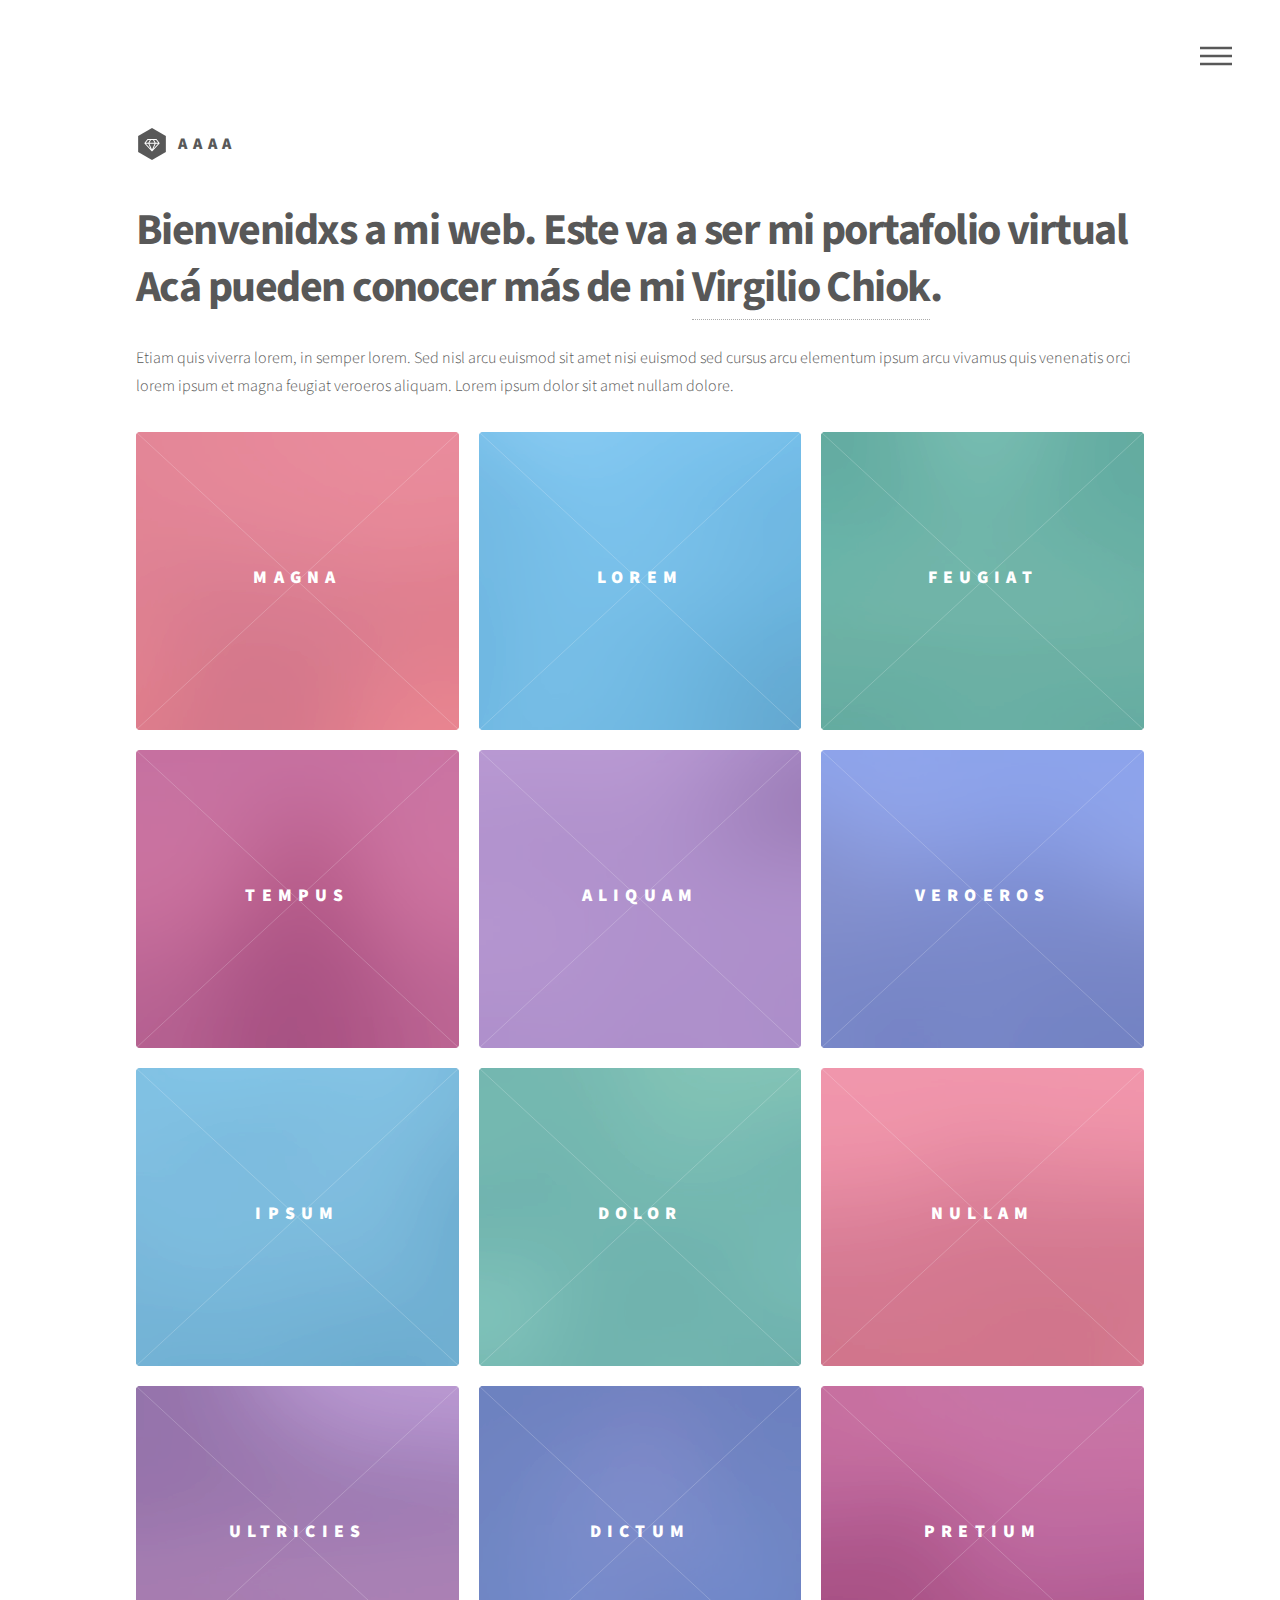
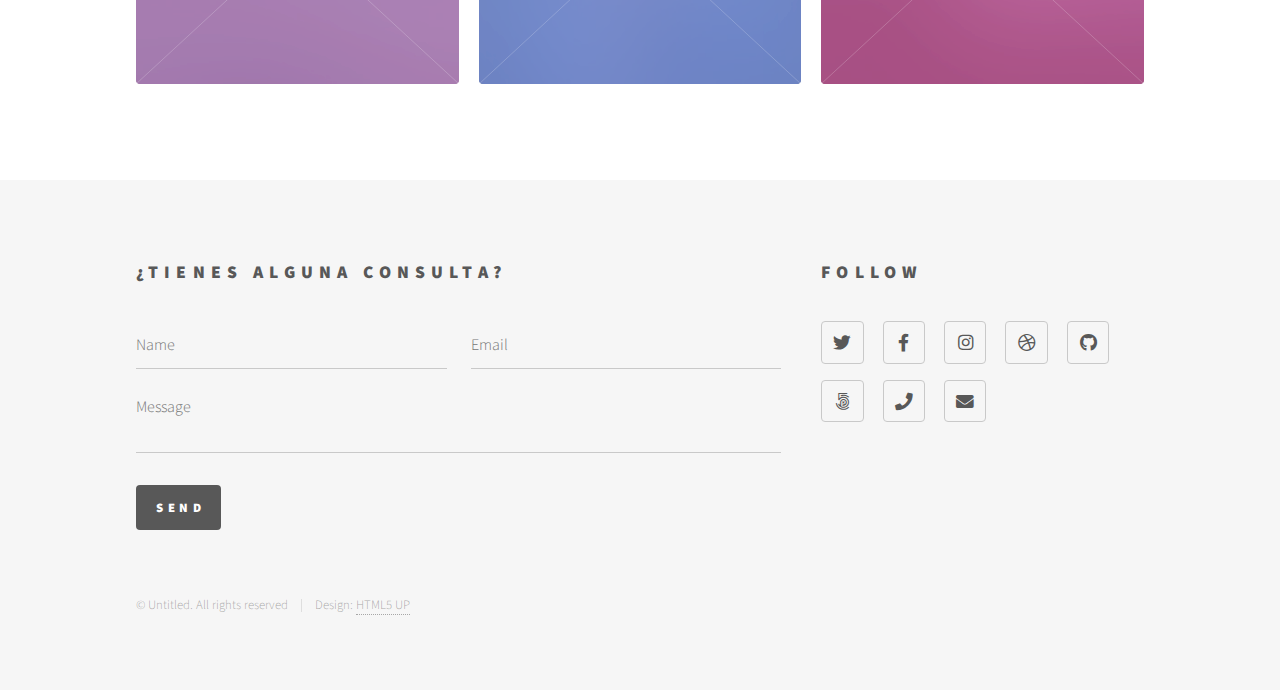
==== index.html @ 09fd6f0d "aaaa" ====
<!DOCTYPE HTML>
<!--
	Phantom by HTML5 UP
	html5up.net | @ajlkn
	Free for personal and commercial use under the CCA 3.0 license (html5up.net/license)
-->
<html>
	<head>
		<title>Phantom by HTML5 UP</title>
		<meta charset="utf-8" />
		<meta name="viewport" content="width=device-width, initial-scale=1, user-scalable=no" />
		<link rel="stylesheet" href="assets/css/main.css" />
		<noscript><link rel="stylesheet" href="assets/css/noscript.css" /></noscript>
	</head>
	<body class="is-preload">
		<!-- Wrapper -->
			<div id="wrapper">

				<!-- Header -->
					<header id="header">
						<div class="inner">

							<!-- Logo -->
								<a href="index.html" class="logo">
									<span class="symbol"><img src="images/logo.svg" alt="" /></span><span class="title">aaaa</span>
								</a>

							<!-- Nav -->
								<nav>
									<ul>
										<li><a href="#menu">Menu</a></li>
									</ul>
								</nav>

						</div>
					</header>

				<!-- Menu -->
					<nav id="menu">
						<h2>Menu</h2>
						<ul>
							<li><a href="index.html">Home</a></li>
							<li><a href="sobremi.html">Sobre mi</a></li>
							<li><a href="Bitácora.html">Bitácora</a></li>
							<li><a href="Proyectos.html">Proyectos</a></li>
							<li><a href="Contacto.html">Contacto</a></li>
							<li><a href="elements.html">recursos para crear la web</a></li>
						</ul>
					</nav>

				<!-- Main -->
					<div id="main">
						<div class="inner">
							<header>
								<h1>Bienvenidxs a mi web. Este va a ser mi portafolio virtual<br />
								Acá pueden conocer más de mi  <a href="sobremi.html">Virgilio Chiok</a>.</h1>
								<p>Etiam quis viverra lorem, in semper lorem. Sed nisl arcu euismod sit amet nisi euismod sed cursus arcu elementum ipsum arcu vivamus quis venenatis orci lorem ipsum et magna feugiat veroeros aliquam. Lorem ipsum dolor sit amet nullam dolore.</p>
							</header>
							<section class="tiles">
								<article class="style1">
									<span class="image">
										<img src="images/pic01.jpg" alt="" />
									</span>
									<a href="generic.html">
										<h2>Magna</h2>
										<div class="content">
											<p>Sed nisl arcu euismod sit amet nisi lorem etiam dolor veroeros et feugiat.</p>
										</div>
									</a>
								</article>
								<article class="style2">
									<span class="image">
										<img src="images/pic02.jpg" alt="" />
									</span>
									<a href="generic.html">
										<h2>Lorem</h2>
										<div class="content">
											<p>Sed nisl arcu euismod sit amet nisi lorem etiam dolor veroeros et feugiat.</p>
										</div>
									</a>
								</article>
								<article class="style3">
									<span class="image">
										<img src="images/pic03.jpg" alt="" />
									</span>
									<a href="generic.html">
										<h2>Feugiat</h2>
										<div class="content">
											<p>Sed nisl arcu euismod sit amet nisi lorem etiam dolor veroeros et feugiat.</p>
										</div>
									</a>
								</article>
								<article class="style4">
									<span class="image">
										<img src="images/pic04.jpg" alt="" />
									</span>
									<a href="generic.html">
										<h2>Tempus</h2>
										<div class="content">
											<p>Sed nisl arcu euismod sit amet nisi lorem etiam dolor veroeros et feugiat.</p>
										</div>
									</a>
								</article>
								<article class="style5">
									<span class="image">
										<img src="images/pic05.jpg" alt="" />
									</span>
									<a href="generic.html">
										<h2>Aliquam</h2>
										<div class="content">
											<p>Sed nisl arcu euismod sit amet nisi lorem etiam dolor veroeros et feugiat.</p>
										</div>
									</a>
								</article>
								<article class="style6">
									<span class="image">
										<img src="images/pic06.jpg" alt="" />
									</span>
									<a href="generic.html">
										<h2>Veroeros</h2>
										<div class="content">
											<p>Sed nisl arcu euismod sit amet nisi lorem etiam dolor veroeros et feugiat.</p>
										</div>
									</a>
								</article>
								<article class="style2">
									<span class="image">
										<img src="images/pic07.jpg" alt="" />
									</span>
									<a href="generic.html">
										<h2>Ipsum</h2>
										<div class="content">
											<p>Sed nisl arcu euismod sit amet nisi lorem etiam dolor veroeros et feugiat.</p>
										</div>
									</a>
								</article>
								<article class="style3">
									<span class="image">
										<img src="images/pic08.jpg" alt="" />
									</span>
									<a href="generic.html">
										<h2>Dolor</h2>
										<div class="content">
											<p>Sed nisl arcu euismod sit amet nisi lorem etiam dolor veroeros et feugiat.</p>
										</div>
									</a>
								</article>
								<article class="style1">
									<span class="image">
										<img src="images/pic09.jpg" alt="" />
									</span>
									<a href="generic.html">
										<h2>Nullam</h2>
										<div class="content">
											<p>Sed nisl arcu euismod sit amet nisi lorem etiam dolor veroeros et feugiat.</p>
										</div>
									</a>
								</article>
								<article class="style5">
									<span class="image">
										<img src="images/pic10.jpg" alt="" />
									</span>
									<a href="generic.html">
										<h2>Ultricies</h2>
										<div class="content">
											<p>Sed nisl arcu euismod sit amet nisi lorem etiam dolor veroeros et feugiat.</p>
										</div>
									</a>
								</article>
								<article class="style6">
									<span class="image">
										<img src="images/pic11.jpg" alt="" />
									</span>
									<a href="generic.html">
										<h2>Dictum</h2>
										<div class="content">
											<p>Sed nisl arcu euismod sit amet nisi lorem etiam dolor veroeros et feugiat.</p>
										</div>
									</a>
								</article>
								<article class="style4">
									<span class="image">
										<img src="images/pic12.jpg" alt="" />
									</span>
									<a href="generic.html">
										<h2>Pretium</h2>
										<div class="content">
											<p>Sed nisl arcu euismod sit amet nisi lorem etiam dolor veroeros et feugiat.</p>
										</div>
									</a>
								</article>
							</section>
						</div>
					</div>

				<!-- Footer -->
					<footer id="footer">
						<div class="inner">
							<section>
								<h2>¿Tienes alguna consulta?</h2>
								<form method="post" action="#">
									<div class="fields">
										<div class="field half">
											<input type="text" name="name" id="name" placeholder="Name" />
										</div>
										<div class="field half">
											<input type="email" name="email" id="email" placeholder="Email" />
										</div>
										<div class="field">
											<textarea name="message" id="message" placeholder="Message"></textarea>
										</div>
									</div>
									<ul class="actions">
										<li><input type="submit" value="Send" class="primary" /></li>
									</ul>
								</form>
							</section>
							<section>
								<h2>Follow</h2>
								<ul class="icons">
									<li><a href="#" class="icon brands style2 fa-twitter"><span class="label">Twitter</span></a></li>
									<li><a href="#" class="icon brands style2 fa-facebook-f"><span class="label">Facebook</span></a></li>
									<li><a href="#" class="icon brands style2 fa-instagram"><span class="label">Instagram</span></a></li>
									<li><a href="#" class="icon brands style2 fa-dribbble"><span class="label">Dribbble</span></a></li>
									<li><a href="#" class="icon brands style2 fa-github"><span class="label">GitHub</span></a></li>
									<li><a href="#" class="icon brands style2 fa-500px"><span class="label">500px</span></a></li>
									<li><a href="#" class="icon solid style2 fa-phone"><span class="label">Phone</span></a></li>
									<li><a href="#" class="icon solid style2 fa-envelope"><span class="label">Email</span></a></li>
								</ul>
							</section>
							<ul class="copyright">
								<li>&copy; Untitled. All rights reserved</li><li>Design: <a href="http://html5up.net">HTML5 UP</a></li>
							</ul>
						</div>
					</footer>

			</div>

		<!-- Scripts -->
			<script src="assets/js/jquery.min.js"></script>
			<script src="assets/js/browser.min.js"></script>
			<script src="assets/js/breakpoints.min.js"></script>
			<script src="assets/js/util.js"></script>
			<script src="assets/js/main.js"></script>

	</body>
</html>
---- assets/css/main.css ----
@import url(fontawesome-all.min.css);
@import url("https://fonts.googleapis.com/css?family=Source+Sans+Pro:300,700,900");

/*
	Phantom by HTML5 UP
	html5up.net | @ajlkn
	Free for personal and commercial use under the CCA 3.0 license (html5up.net/license)
*/

html, body, div, span, applet, object,
iframe, h1, h2, h3, h4, h5, h6, p, blockquote,
pre, a, abbr, acronym, address, big, cite,
code, del, dfn, em, img, ins, kbd, q, s, samp,
small, strike, strong, sub, sup, tt, var, b,
u, i, center, dl, dt, dd, ol, ul, li, fieldset,
form, label, legend, table, caption, tbody,
tfoot, thead, tr, th, td, article, aside,
canvas, details, embed, figure, figcaption,
footer, header, hgroup, menu, nav, output, ruby,
section, summary, time, mark, audio, video {
	margin: 0;
	padding: 0;
	border: 0;
	font-size: 100%;
	font: inherit;
	vertical-align: baseline;}

article, aside, details, figcaption, figure,
footer, header, hgroup, menu, nav, section {
	display: block;}

body {
	line-height: 1;
}

ol, ul {
	list-style: none;
}

blockquote, q {
	quotes: none;
}

	blockquote:before, blockquote:after, q:before, q:after {
		content: '';
		content: none;
	}

table {
	border-collapse: collapse;
	border-spacing: 0;
}

body {
	-webkit-text-size-adjust: none;
}

mark {
	background-color: transparent;
	color: inherit;
}

input::-moz-focus-inner {
	border: 0;
	padding: 0;
}

input, select, textarea {
	-moz-appearance: none;
	-webkit-appearance: none;
	-ms-appearance: none;
	appearance: none;
}

/* Basic */

	@-ms-viewport {
		width: device-width;
	}

	body {
		-ms-overflow-style: scrollbar;
	}

	@media screen and (max-width: 480px) {

		html, body {
			min-width: 320px;
		}

	}

	html {
		box-sizing: border-box;
	}

	*, *:before, *:after {
		box-sizing: inherit;
	}

	body {
		background: #ffffff;
	}

		body.is-preload *, body.is-preload *:before, body.is-preload *:after {
			-moz-animation: none !important;
			-webkit-animation: none !important;
			-ms-animation: none !important;
			animation: none !important;
			-moz-transition: none !important;
			-webkit-transition: none !important;
			-ms-transition: none !important;
			transition: none !important;
		}

/* Type */

	body, input, select, textarea {
		color: #585858;
		font-family: "Source Sans Pro", Helvetica, sans-serif;
		font-size: 16pt;
		font-weight: 300;
		line-height: 1.75;
	}

		@media screen and (max-width: 1680px) {

			body, input, select, textarea {
				font-size: 14pt;
			}

		}

		@media screen and (max-width: 1280px) {

			body, input, select, textarea {
				font-size: 12pt;
			}

		}

	a {
		-moz-transition: border-bottom-color 0.2s ease, color 0.2s ease;
		-webkit-transition: border-bottom-color 0.2s ease, color 0.2s ease;
		-ms-transition: border-bottom-color 0.2s ease, color 0.2s ease;
		transition: border-bottom-color 0.2s ease, color 0.2s ease;
		text-decoration: none;
		color: #585858;
		border-bottom: dotted 1px rgba(88, 88, 88, 0.5);
	}

		a:hover {
			border-bottom-color: transparent;
			color: #f2849e !important;
		}

	strong, b {
		font-weight: 900;
	}

	em, i {
		font-style: italic;
	}

	p {
		margin: 0 0 2em 0;
	}

	h1 {
		font-size: 2.75em;
		font-weight: 700;
		line-height: 1.3;
		margin: 0 0 1em 0;
		letter-spacing: -0.035em;
	}

		h1 a {
			color: inherit;
		}

		@media screen and (max-width: 736px) {

			h1 {
				font-size: 2em;
				margin: 0 0 1em 0;
			}

		}

		@media screen and (max-width: 360px) {

			h1 {
				font-size: 1.75em;
			}

		}

	h2, h3, h4, h5, h6 {
		font-weight: 900;
		line-height: 1.5;
		margin: 0 0 2em 0;
		text-transform: uppercase;
		letter-spacing: 0.35em;
	}

		h2 a, h3 a, h4 a, h5 a, h6 a {
			color: inherit;
		}

	h2 {
		font-size: 1.1em;
	}

	h3 {
		font-size: 1em;
	}

	h4 {
		font-size: 0.8em;
	}

	h5 {
		font-size: 0.8em;
	}

	h6 {
		font-size: 0.8em;
	}

	@media screen and (max-width: 980px) {

		h1 br, h2 br, h3 br, h4 br, h5 br, h6 br {
			display: none;
		}

	}

	@media screen and (max-width: 736px) {

		h2 {
			font-size: 1em;
		}

		h3 {
			font-size: 0.8em;
		}

	}

	sub {
		font-size: 0.8em;
		position: relative;
		top: 0.5em;
	}

	sup {
		font-size: 0.8em;
		position: relative;
		top: -0.5em;
	}

	blockquote {
		border-left: solid 4px #c9c9c9;
		font-style: italic;
		margin: 0 0 2em 0;
		padding: 0.5em 0 0.5em 2em;
	}

	code {
		background: rgba(144, 144, 144, 0.075);
		border-radius: 4px;
		border: solid 1px #c9c9c9;
		font-family: "Courier New", monospace;
		font-size: 0.9em;
		margin: 0 0.25em;
		padding: 0.25em 0.65em;
	}

	pre {
		-webkit-overflow-scrolling: touch;
		font-family: "Courier New", monospace;
		font-size: 0.9em;
		margin: 0 0 2em 0;
	}

		pre code {
			display: block;
			line-height: 1.75;
			padding: 1em 1.5em;
			overflow-x: auto;
		}

	hr {
		border: 0;
		border-bottom: solid 1px #c9c9c9;
		margin: 2em 0;
	}

		hr.major {
			margin: 3em 0;
		}

	.align-left {
		text-align: left;
	}

	.align-center {
		text-align: center;
	}

	.align-right {
		text-align: right;
	}

/* Row */

	.row {
		display: flex;
		flex-wrap: wrap;
		box-sizing: border-box;
		align-items: stretch;
	}

		.row > * {
			box-sizing: border-box;
		}

		.row.gtr-uniform > * > :last-child {
			margin-bottom: 0;
		}

		.row.aln-left {
			justify-content: flex-start;
		}

		.row.aln-center {
			justify-content: center;
		}

		.row.aln-right {
			justify-content: flex-end;
		}

		.row.aln-top {
			align-items: flex-start;
		}

		.row.aln-middle {
			align-items: center;
		}

		.row.aln-bottom {
			align-items: flex-end;
		}

		.row > .imp {
			order: -1;
		}

		.row > .col-1 {
			width: 8.33333%;
		}

		.row > .off-1 {
			margin-left: 8.33333%;
		}

		.row > .col-2 {
			width: 16.66667%;
		}

		.row > .off-2 {
			margin-left: 16.66667%;
		}

		.row > .col-3 {
			width: 25%;
		}

		.row > .off-3 {
			margin-left: 25%;
		}

		.row > .col-4 {
			width: 33.33333%;
		}

		.row > .off-4 {
			margin-left: 33.33333%;
		}

		.row > .col-5 {
			width: 41.66667%;
		}

		.row > .off-5 {
			margin-left: 41.66667%;
		}

		.row > .col-6 {
			width: 50%;
		}

		.row > .off-6 {
			margin-left: 50%;
		}

		.row > .col-7 {
			width: 58.33333%;
		}

		.row > .off-7 {
			margin-left: 58.33333%;
		}

		.row > .col-8 {
			width: 66.66667%;
		}

		.row > .off-8 {
			margin-left: 66.66667%;
		}

		.row > .col-9 {
			width: 75%;
		}

		.row > .off-9 {
			margin-left: 75%;
		}

		.row > .col-10 {
			width: 83.33333%;
		}

		.row > .off-10 {
			margin-left: 83.33333%;
		}

		.row > .col-11 {
			width: 91.66667%;
		}

		.row > .off-11 {
			margin-left: 91.66667%;
		}

		.row > .col-12 {
			width: 100%;
		}

		.row > .off-12 {
			margin-left: 100%;
		}

		.row.gtr-0 {
			margin-top: 0;
			margin-left: 0em;
		}

			.row.gtr-0 > * {
				padding: 0 0 0 0em;
			}

			.row.gtr-0.gtr-uniform {
				margin-top: 0em;
			}

				.row.gtr-0.gtr-uniform > * {
					padding-top: 0em;
				}

		.row.gtr-25 {
			margin-top: 0;
			margin-left: -0.5em;
		}

			.row.gtr-25 > * {
				padding: 0 0 0 0.5em;
			}

			.row.gtr-25.gtr-uniform {
				margin-top: -0.5em;
			}

				.row.gtr-25.gtr-uniform > * {
					padding-top: 0.5em;
				}

		.row.gtr-50 {
			margin-top: 0;
			margin-left: -1em;
		}

			.row.gtr-50 > * {
				padding: 0 0 0 1em;
			}

			.row.gtr-50.gtr-uniform {
				margin-top: -1em;
			}

				.row.gtr-50.gtr-uniform > * {
					padding-top: 1em;
				}

		.row {
			margin-top: 0;
			margin-left: -2em;
		}

			.row > * {
				padding: 0 0 0 2em;
			}

			.row.gtr-uniform {
				margin-top: -2em;
			}

				.row.gtr-uniform > * {
					padding-top: 2em;
				}

		.row.gtr-150 {
			margin-top: 0;
			margin-left: -3em;
		}

			.row.gtr-150 > * {
				padding: 0 0 0 3em;
			}

			.row.gtr-150.gtr-uniform {
				margin-top: -3em;
			}

				.row.gtr-150.gtr-uniform > * {
					padding-top: 3em;
				}

		.row.gtr-200 {
			margin-top: 0;
			margin-left: -4em;
		}

			.row.gtr-200 > * {
				padding: 0 0 0 4em;
			}

			.row.gtr-200.gtr-uniform {
				margin-top: -4em;
			}

				.row.gtr-200.gtr-uniform > * {
					padding-top: 4em;
				}

		@media screen and (max-width: 1680px) {

			.row {
				display: flex;
				flex-wrap: wrap;
				box-sizing: border-box;
				align-items: stretch;
			}

				.row > * {
					box-sizing: border-box;
				}

				.row.gtr-uniform > * > :last-child {
					margin-bottom: 0;
				}

				.row.aln-left {
					justify-content: flex-start;
				}

				.row.aln-center {
					justify-content: center;
				}

				.row.aln-right {
					justify-content: flex-end;
				}

				.row.aln-top {
					align-items: flex-start;
				}

				.row.aln-middle {
					align-items: center;
				}

				.row.aln-bottom {
					align-items: flex-end;
				}

				.row > .imp-xlarge {
					order: -1;
				}

				.row > .col-1-xlarge {
					width: 8.33333%;
				}

				.row > .off-1-xlarge {
					margin-left: 8.33333%;
				}

				.row > .col-2-xlarge {
					width: 16.66667%;
				}

				.row > .off-2-xlarge {
					margin-left: 16.66667%;
				}

				.row > .col-3-xlarge {
					width: 25%;
				}

				.row > .off-3-xlarge {
					margin-left: 25%;
				}

				.row > .col-4-xlarge {
					width: 33.33333%;
				}

				.row > .off-4-xlarge {
					margin-left: 33.33333%;
				}

				.row > .col-5-xlarge {
					width: 41.66667%;
				}

				.row > .off-5-xlarge {
					margin-left: 41.66667%;
				}

				.row > .col-6-xlarge {
					width: 50%;
				}

				.row > .off-6-xlarge {
					margin-left: 50%;
				}

				.row > .col-7-xlarge {
					width: 58.33333%;
				}

				.row > .off-7-xlarge {
					margin-left: 58.33333%;
				}

				.row > .col-8-xlarge {
					width: 66.66667%;
				}

				.row > .off-8-xlarge {
					margin-left: 66.66667%;
				}

				.row > .col-9-xlarge {
					width: 75%;
				}

				.row > .off-9-xlarge {
					margin-left: 75%;
				}

				.row > .col-10-xlarge {
					width: 83.33333%;
				}

				.row > .off-10-xlarge {
					margin-left: 83.33333%;
				}

				.row > .col-11-xlarge {
					width: 91.66667%;
				}

				.row > .off-11-xlarge {
					margin-left: 91.66667%;
				}

				.row > .col-12-xlarge {
					width: 100%;
				}

				.row > .off-12-xlarge {
					margin-left: 100%;
				}

				.row.gtr-0 {
					margin-top: 0;
					margin-left: 0em;
				}

					.row.gtr-0 > * {
						padding: 0 0 0 0em;
					}

					.row.gtr-0.gtr-uniform {
						margin-top: 0em;
					}

						.row.gtr-0.gtr-uniform > * {
							padding-top: 0em;
						}

				.row.gtr-25 {
					margin-top: 0;
					margin-left: -0.5em;
				}

					.row.gtr-25 > * {
						padding: 0 0 0 0.5em;
					}

					.row.gtr-25.gtr-uniform {
						margin-top: -0.5em;
					}

						.row.gtr-25.gtr-uniform > * {
							padding-top: 0.5em;
						}

				.row.gtr-50 {
					margin-top: 0;
					margin-left: -1em;
				}

					.row.gtr-50 > * {
						padding: 0 0 0 1em;
					}

					.row.gtr-50.gtr-uniform {
						margin-top: -1em;
					}

						.row.gtr-50.gtr-uniform > * {
							padding-top: 1em;
						}

				.row {
					margin-top: 0;
					margin-left: -2em;
				}

					.row > * {
						padding: 0 0 0 2em;
					}

					.row.gtr-uniform {
						margin-top: -2em;
					}

						.row.gtr-uniform > * {
							padding-top: 2em;
						}

				.row.gtr-150 {
					margin-top: 0;
					margin-left: -3em;
				}

					.row.gtr-150 > * {
						padding: 0 0 0 3em;
					}

					.row.gtr-150.gtr-uniform {
						margin-top: -3em;
					}

						.row.gtr-150.gtr-uniform > * {
							padding-top: 3em;
						}

				.row.gtr-200 {
					margin-top: 0;
					margin-left: -4em;
				}

					.row.gtr-200 > * {
						padding: 0 0 0 4em;
					}

					.row.gtr-200.gtr-uniform {
						margin-top: -4em;
					}

						.row.gtr-200.gtr-uniform > * {
							padding-top: 4em;
						}

		}

		@media screen and (max-width: 1280px) {

			.row {
				display: flex;
				flex-wrap: wrap;
				box-sizing: border-box;
				align-items: stretch;
			}

				.row > * {
					box-sizing: border-box;
				}

				.row.gtr-uniform > * > :last-child {
					margin-bottom: 0;
				}

				.row.aln-left {
					justify-content: flex-start;
				}

				.row.aln-center {
					justify-content: center;
				}

				.row.aln-right {
					justify-content: flex-end;
				}

				.row.aln-top {
					align-items: flex-start;
				}

				.row.aln-middle {
					align-items: center;
				}

				.row.aln-bottom {
					align-items: flex-end;
				}

				.row > .imp-large {
					order: -1;
				}

				.row > .col-1-large {
					width: 8.33333%;
				}

				.row > .off-1-large {
					margin-left: 8.33333%;
				}

				.row > .col-2-large {
					width: 16.66667%;
				}

				.row > .off-2-large {
					margin-left: 16.66667%;
				}

				.row > .col-3-large {
					width: 25%;
				}

				.row > .off-3-large {
					margin-left: 25%;
				}

				.row > .col-4-large {
					width: 33.33333%;
				}

				.row > .off-4-large {
					margin-left: 33.33333%;
				}

				.row > .col-5-large {
					width: 41.66667%;
				}

				.row > .off-5-large {
					margin-left: 41.66667%;
				}

				.row > .col-6-large {
					width: 50%;
				}

				.row > .off-6-large {
					margin-left: 50%;
				}

				.row > .col-7-large {
					width: 58.33333%;
				}

				.row > .off-7-large {
					margin-left: 58.33333%;
				}

				.row > .col-8-large {
					width: 66.66667%;
				}

				.row > .off-8-large {
					margin-left: 66.66667%;
				}

				.row > .col-9-large {
					width: 75%;
				}

				.row > .off-9-large {
					margin-left: 75%;
				}

				.row > .col-10-large {
					width: 83.33333%;
				}

				.row > .off-10-large {
					margin-left: 83.33333%;
				}

				.row > .col-11-large {
					width: 91.66667%;
				}

				.row > .off-11-large {
					margin-left: 91.66667%;
				}

				.row > .col-12-large {
					width: 100%;
				}

				.row > .off-12-large {
					margin-left: 100%;
				}

				.row.gtr-0 {
					margin-top: 0;
					margin-left: 0em;
				}

					.row.gtr-0 > * {
						padding: 0 0 0 0em;
					}

					.row.gtr-0.gtr-uniform {
						margin-top: 0em;
					}

						.row.gtr-0.gtr-uniform > * {
							padding-top: 0em;
						}

				.row.gtr-25 {
					margin-top: 0;
					margin-left: -0.5em;
				}

					.row.gtr-25 > * {
						padding: 0 0 0 0.5em;
					}

					.row.gtr-25.gtr-uniform {
						margin-top: -0.5em;
					}

						.row.gtr-25.gtr-uniform > * {
							padding-top: 0.5em;
						}

				.row.gtr-50 {
					margin-top: 0;
					margin-left: -1em;
				}

					.row.gtr-50 > * {
						padding: 0 0 0 1em;
					}

					.row.gtr-50.gtr-uniform {
						margin-top: -1em;
					}

						.row.gtr-50.gtr-uniform > * {
							padding-top: 1em;
						}

				.row {
					margin-top: 0;
					margin-left: -2em;
				}

					.row > * {
						padding: 0 0 0 2em;
					}

					.row.gtr-uniform {
						margin-top: -2em;
					}

						.row.gtr-uniform > * {
							padding-top: 2em;
						}

				.row.gtr-150 {
					margin-top: 0;
					margin-left: -3em;
				}

					.row.gtr-150 > * {
						padding: 0 0 0 3em;
					}

					.row.gtr-150.gtr-uniform {
						margin-top: -3em;
					}

						.row.gtr-150.gtr-uniform > * {
							padding-top: 3em;
						}

				.row.gtr-200 {
					margin-top: 0;
					margin-left: -4em;
				}

					.row.gtr-200 > * {
						padding: 0 0 0 4em;
					}

					.row.gtr-200.gtr-uniform {
						margin-top: -4em;
					}

						.row.gtr-200.gtr-uniform > * {
							padding-top: 4em;
						}

		}

		@media screen and (max-width: 980px) {

			.row {
				display: flex;
				flex-wrap: wrap;
				box-sizing: border-box;
				align-items: stretch;
			}

				.row > * {
					box-sizing: border-box;
				}

				.row.gtr-uniform > * > :last-child {
					margin-bottom: 0;
				}

				.row.aln-left {
					justify-content: flex-start;
				}

				.row.aln-center {
					justify-content: center;
				}

				.row.aln-right {
					justify-content: flex-end;
				}

				.row.aln-top {
					align-items: flex-start;
				}

				.row.aln-middle {
					align-items: center;
				}

				.row.aln-bottom {
					align-items: flex-end;
				}

				.row > .imp-medium {
					order: -1;
				}

				.row > .col-1-medium {
					width: 8.33333%;
				}

				.row > .off-1-medium {
					margin-left: 8.33333%;
				}

				.row > .col-2-medium {
					width: 16.66667%;
				}

				.row > .off-2-medium {
					margin-left: 16.66667%;
				}

				.row > .col-3-medium {
					width: 25%;
				}

				.row > .off-3-medium {
					margin-left: 25%;
				}

				.row > .col-4-medium {
					width: 33.33333%;
				}

				.row > .off-4-medium {
					margin-left: 33.33333%;
				}

				.row > .col-5-medium {
					width: 41.66667%;
				}

				.row > .off-5-medium {
					margin-left: 41.66667%;
				}

				.row > .col-6-medium {
					width: 50%;
				}

				.row > .off-6-medium {
					margin-left: 50%;
				}

				.row > .col-7-medium {
					width: 58.33333%;
				}

				.row > .off-7-medium {
					margin-left: 58.33333%;
				}

				.row > .col-8-medium {
					width: 66.66667%;
				}

				.row > .off-8-medium {
					margin-left: 66.66667%;
				}

				.row > .col-9-medium {
					width: 75%;
				}

				.row > .off-9-medium {
					margin-left: 75%;
				}

				.row > .col-10-medium {
					width: 83.33333%;
				}

				.row > .off-10-medium {
					margin-left: 83.33333%;
				}

				.row > .col-11-medium {
					width: 91.66667%;
				}

				.row > .off-11-medium {
					margin-left: 91.66667%;
				}

				.row > .col-12-medium {
					width: 100%;
				}

				.row > .off-12-medium {
					margin-left: 100%;
				}

				.row.gtr-0 {
					margin-top: 0;
					margin-left: 0em;
				}

					.row.gtr-0 > * {
						padding: 0 0 0 0em;
					}

					.row.gtr-0.gtr-uniform {
						margin-top: 0em;
					}

						.row.gtr-0.gtr-uniform > * {
							padding-top: 0em;
						}

				.row.gtr-25 {
					margin-top: 0;
					margin-left: -0.375em;
				}

					.row.gtr-25 > * {
						padding: 0 0 0 0.375em;
					}

					.row.gtr-25.gtr-uniform {
						margin-top: -0.375em;
					}

						.row.gtr-25.gtr-uniform > * {
							padding-top: 0.375em;
						}

				.row.gtr-50 {
					margin-top: 0;
					margin-left: -0.75em;
				}

					.row.gtr-50 > * {
						padding: 0 0 0 0.75em;
					}

					.row.gtr-50.gtr-uniform {
						margin-top: -0.75em;
					}

						.row.gtr-50.gtr-uniform > * {
							padding-top: 0.75em;
						}

				.row {
					margin-top: 0;
					margin-left: -1.5em;
				}

					.row > * {
						padding: 0 0 0 1.5em;
					}

					.row.gtr-uniform {
						margin-top: -1.5em;
					}

						.row.gtr-uniform > * {
							padding-top: 1.5em;
						}

				.row.gtr-150 {
					margin-top: 0;
					margin-left: -2.25em;
				}

					.row.gtr-150 > * {
						padding: 0 0 0 2.25em;
					}

					.row.gtr-150.gtr-uniform {
						margin-top: -2.25em;
					}

						.row.gtr-150.gtr-uniform > * {
							padding-top: 2.25em;
						}

				.row.gtr-200 {
					margin-top: 0;
					margin-left: -3em;
				}

					.row.gtr-200 > * {
						padding: 0 0 0 3em;
					}

					.row.gtr-200.gtr-uniform {
						margin-top: -3em;
					}

						.row.gtr-200.gtr-uniform > * {
							padding-top: 3em;
						}

		}

		@media screen and (max-width: 736px) {

			.row {
				display: flex;
				flex-wrap: wrap;
				box-sizing: border-box;
				align-items: stretch;
			}

				.row > * {
					box-sizing: border-box;
				}

				.row.gtr-uniform > * > :last-child {
					margin-bottom: 0;
				}

				.row.aln-left {
					justify-content: flex-start;
				}

				.row.aln-center {
					justify-content: center;
				}

				.row.aln-right {
					justify-content: flex-end;
				}

				.row.aln-top {
					align-items: flex-start;
				}

				.row.aln-middle {
					align-items: center;
				}

				.row.aln-bottom {
					align-items: flex-end;
				}

				.row > .imp-small {
					order: -1;
				}

				.row > .col-1-small {
					width: 8.33333%;
				}

				.row > .off-1-small {
					margin-left: 8.33333%;
				}

				.row > .col-2-small {
					width: 16.66667%;
				}

				.row > .off-2-small {
					margin-left: 16.66667%;
				}

				.row > .col-3-small {
					width: 25%;
				}

				.row > .off-3-small {
					margin-left: 25%;
				}

				.row > .col-4-small {
					width: 33.33333%;
				}

				.row > .off-4-small {
					margin-left: 33.33333%;
				}

				.row > .col-5-small {
					width: 41.66667%;
				}

				.row > .off-5-small {
					margin-left: 41.66667%;
				}

				.row > .col-6-small {
					width: 50%;
				}

				.row > .off-6-small {
					margin-left: 50%;
				}

				.row > .col-7-small {
					width: 58.33333%;
				}

				.row > .off-7-small {
					margin-left: 58.33333%;
				}

				.row > .col-8-small {
					width: 66.66667%;
				}

				.row > .off-8-small {
					margin-left: 66.66667%;
				}

				.row > .col-9-small {
					width: 75%;
				}

				.row > .off-9-small {
					margin-left: 75%;
				}

				.row > .col-10-small {
					width: 83.33333%;
				}

				.row > .off-10-small {
					margin-left: 83.33333%;
				}

				.row > .col-11-small {
					width: 91.66667%;
				}

				.row > .off-11-small {
					margin-left: 91.66667%;
				}

				.row > .col-12-small {
					width: 100%;
				}

				.row > .off-12-small {
					margin-left: 100%;
				}

				.row.gtr-0 {
					margin-top: 0;
					margin-left: 0em;
				}

					.row.gtr-0 > * {
						padding: 0 0 0 0em;
					}

					.row.gtr-0.gtr-uniform {
						margin-top: 0em;
					}

						.row.gtr-0.gtr-uniform > * {
							padding-top: 0em;
						}

				.row.gtr-25 {
					margin-top: 0;
					margin-left: -0.25em;
				}

					.row.gtr-25 > * {
						padding: 0 0 0 0.25em;
					}

					.row.gtr-25.gtr-uniform {
						margin-top: -0.25em;
					}

						.row.gtr-25.gtr-uniform > * {
							padding-top: 0.25em;
						}

				.row.gtr-50 {
					margin-top: 0;
					margin-left: -0.5em;
				}

					.row.gtr-50 > * {
						padding: 0 0 0 0.5em;
					}

					.row.gtr-50.gtr-uniform {
						margin-top: -0.5em;
					}

						.row.gtr-50.gtr-uniform > * {
							padding-top: 0.5em;
						}

				.row {
					margin-top: 0;
					margin-left: -1em;
				}

					.row > * {
						padding: 0 0 0 1em;
					}

					.row.gtr-uniform {
						margin-top: -1em;
					}

						.row.gtr-uniform > * {
							padding-top: 1em;
						}

				.row.gtr-150 {
					margin-top: 0;
					margin-left: -1.5em;
				}

					.row.gtr-150 > * {
						padding: 0 0 0 1.5em;
					}

					.row.gtr-150.gtr-uniform {
						margin-top: -1.5em;
					}

						.row.gtr-150.gtr-uniform > * {
							padding-top: 1.5em;
						}

				.row.gtr-200 {
					margin-top: 0;
					margin-left: -2em;
				}

					.row.gtr-200 > * {
						padding: 0 0 0 2em;
					}

					.row.gtr-200.gtr-uniform {
						margin-top: -2em;
					}

						.row.gtr-200.gtr-uniform > * {
							padding-top: 2em;
						}

		}

		@media screen and (max-width: 480px) {

			.row {
				display: flex;
				flex-wrap: wrap;
				box-sizing: border-box;
				align-items: stretch;
			}

				.row > * {
					box-sizing: border-box;
				}

				.row.gtr-uniform > * > :last-child {
					margin-bottom: 0;
				}

				.row.aln-left {
					justify-content: flex-start;
				}

				.row.aln-center {
					justify-content: center;
				}

				.row.aln-right {
					justify-content: flex-end;
				}

				.row.aln-top {
					align-items: flex-start;
				}

				.row.aln-middle {
					align-items: center;
				}

				.row.aln-bottom {
					align-items: flex-end;
				}

				.row > .imp-xsmall {
					order: -1;
				}

				.row > .col-1-xsmall {
					width: 8.33333%;
				}

				.row > .off-1-xsmall {
					margin-left: 8.33333%;
				}

				.row > .col-2-xsmall {
					width: 16.66667%;
				}

				.row > .off-2-xsmall {
					margin-left: 16.66667%;
				}

				.row > .col-3-xsmall {
					width: 25%;
				}

				.row > .off-3-xsmall {
					margin-left: 25%;
				}

				.row > .col-4-xsmall {
					width: 33.33333%;
				}

				.row > .off-4-xsmall {
					margin-left: 33.33333%;
				}

				.row > .col-5-xsmall {
					width: 41.66667%;
				}

				.row > .off-5-xsmall {
					margin-left: 41.66667%;
				}

				.row > .col-6-xsmall {
					width: 50%;
				}

				.row > .off-6-xsmall {
					margin-left: 50%;
				}

				.row > .col-7-xsmall {
					width: 58.33333%;
				}

				.row > .off-7-xsmall {
					margin-left: 58.33333%;
				}

				.row > .col-8-xsmall {
					width: 66.66667%;
				}

				.row > .off-8-xsmall {
					margin-left: 66.66667%;
				}

				.row > .col-9-xsmall {
					width: 75%;
				}

				.row > .off-9-xsmall {
					margin-left: 75%;
				}

				.row > .col-10-xsmall {
					width: 83.33333%;
				}

				.row > .off-10-xsmall {
					margin-left: 83.33333%;
				}

				.row > .col-11-xsmall {
					width: 91.66667%;
				}

				.row > .off-11-xsmall {
					margin-left: 91.66667%;
				}

				.row > .col-12-xsmall {
					width: 100%;
				}

				.row > .off-12-xsmall {
					margin-left: 100%;
				}

				.row.gtr-0 {
					margin-top: 0;
					margin-left: 0em;
				}

					.row.gtr-0 > * {
						padding: 0 0 0 0em;
					}

					.row.gtr-0.gtr-uniform {
						margin-top: 0em;
					}

						.row.gtr-0.gtr-uniform > * {
							padding-top: 0em;
						}

				.row.gtr-25 {
					margin-top: 0;
					margin-left: -0.25em;
				}

					.row.gtr-25 > * {
						padding: 0 0 0 0.25em;
					}

					.row.gtr-25.gtr-uniform {
						margin-top: -0.25em;
					}

						.row.gtr-25.gtr-uniform > * {
							padding-top: 0.25em;
						}

				.row.gtr-50 {
					margin-top: 0;
					margin-left: -0.5em;
				}

					.row.gtr-50 > * {
						padding: 0 0 0 0.5em;
					}

					.row.gtr-50.gtr-uniform {
						margin-top: -0.5em;
					}

						.row.gtr-50.gtr-uniform > * {
							padding-top: 0.5em;
						}

				.row {
					margin-top: 0;
					margin-left: -1em;
				}

					.row > * {
						padding: 0 0 0 1em;
					}

					.row.gtr-uniform {
						margin-top: -1em;
					}

						.row.gtr-uniform > * {
							padding-top: 1em;
						}

				.row.gtr-150 {
					margin-top: 0;
					margin-left: -1.5em;
				}

					.row.gtr-150 > * {
						padding: 0 0 0 1.5em;
					}

					.row.gtr-150.gtr-uniform {
						margin-top: -1.5em;
					}

						.row.gtr-150.gtr-uniform > * {
							padding-top: 1.5em;
						}

				.row.gtr-200 {
					margin-top: 0;
					margin-left: -2em;
				}

					.row.gtr-200 > * {
						padding: 0 0 0 2em;
					}

					.row.gtr-200.gtr-uniform {
						margin-top: -2em;
					}

						.row.gtr-200.gtr-uniform > * {
							padding-top: 2em;
						}

		}

/* Section/Article */

	section.special, article.special {
		text-align: center;
	}

	header p {
		margin-top: -1em;
	}

	@media screen and (max-width: 736px) {

		header p {
			margin-top: 0;
		}

	}

/* Icon */

	.icon {
		text-decoration: none;
		border-bottom: none;
		position: relative;
	}

		.icon:before {
			-moz-osx-font-smoothing: grayscale;
			-webkit-font-smoothing: antialiased;
			display: inline-block;
			font-style: normal;
			font-variant: normal;
			text-rendering: auto;
			line-height: 1;
			text-transform: none !important;
			font-family: 'Font Awesome 5 Free';
			font-weight: 400;
		}

		.icon > .label {
			display: none;
		}

		.icon:before {
			line-height: inherit;
		}

		.icon.solid:before {
			font-weight: 900;
		}

		.icon.brands:before {
			font-family: 'Font Awesome 5 Brands';
		}

		.icon.style2 {
			-moz-transition: background-color 0.2s ease-in-out, color 0.2s ease-in-out, border-color 0.2s ease-in-out;
			-webkit-transition: background-color 0.2s ease-in-out, color 0.2s ease-in-out, border-color 0.2s ease-in-out;
			-ms-transition: background-color 0.2s ease-in-out, color 0.2s ease-in-out, border-color 0.2s ease-in-out;
			transition: background-color 0.2s ease-in-out, color 0.2s ease-in-out, border-color 0.2s ease-in-out;
			background-color: transparent;
			border: solid 1px #c9c9c9;
			border-radius: 4px;
			width: 2.65em;
			height: 2.65em;
			display: inline-block;
			text-align: center;
			line-height: 2.65em;
			color: inherit;
		}

			.icon.style2:before {
				font-size: 1.1em;
			}

			.icon.style2:hover {
				color: #f2849e;
				border-color: #f2849e;
			}

			.icon.style2:active {
				background-color: rgba(242, 132, 158, 0.1);
			}

/* List */

	ol {
		list-style: decimal;
		margin: 0 0 2em 0;
		padding-left: 1.25em;
	}

		ol li {
			padding-left: 0.25em;
		}

	ul {
		list-style: disc;
		margin: 0 0 2em 0;
		padding-left: 1em;
	}

		ul li {
			padding-left: 0.5em;
		}

		ul.alt {
			list-style: none;
			padding-left: 0;
		}

			ul.alt li {
				border-top: solid 1px #c9c9c9;
				padding: 0.5em 0;
			}

				ul.alt li:first-child {
					border-top: 0;
					padding-top: 0;
				}

	dl {
		margin: 0 0 2em 0;
	}

		dl dt {
			display: block;
			font-weight: 900;
			margin: 0 0 1em 0;
		}

		dl dd {
			margin-left: 2em;
		}

/* Actions */

	ul.actions {
		display: -moz-flex;
		display: -webkit-flex;
		display: -ms-flex;
		display: flex;
		cursor: default;
		list-style: none;
		margin-left: -1em;
		padding-left: 0;
	}

		ul.actions li {
			padding: 0 0 0 1em;
			vertical-align: middle;
		}

		ul.actions.special {
			-moz-justify-content: center;
			-webkit-justify-content: center;
			-ms-justify-content: center;
			justify-content: center;
			width: 100%;
			margin-left: 0;
		}

			ul.actions.special li:first-child {
				padding-left: 0;
			}

		ul.actions.stacked {
			-moz-flex-direction: column;
			-webkit-flex-direction: column;
			-ms-flex-direction: column;
			flex-direction: column;
			margin-left: 0;
		}

			ul.actions.stacked li {
				padding: 1.3em 0 0 0;
			}

				ul.actions.stacked li:first-child {
					padding-top: 0;
				}

		ul.actions.fit {
			width: calc(100% + 1em);
		}

			ul.actions.fit li {
				-moz-flex-grow: 1;
				-webkit-flex-grow: 1;
				-ms-flex-grow: 1;
				flex-grow: 1;
				-moz-flex-shrink: 1;
				-webkit-flex-shrink: 1;
				-ms-flex-shrink: 1;
				flex-shrink: 1;
				width: 100%;
			}

				ul.actions.fit li > * {
					width: 100%;
				}

			ul.actions.fit.stacked {
				width: 100%;
			}

		@media screen and (max-width: 480px) {

			ul.actions:not(.fixed) {
				-moz-flex-direction: column;
				-webkit-flex-direction: column;
				-ms-flex-direction: column;
				flex-direction: column;
				margin-left: 0;
				width: 100% !important;
			}

				ul.actions:not(.fixed) li {
					-moz-flex-grow: 1;
					-webkit-flex-grow: 1;
					-ms-flex-grow: 1;
					flex-grow: 1;
					-moz-flex-shrink: 1;
					-webkit-flex-shrink: 1;
					-ms-flex-shrink: 1;
					flex-shrink: 1;
					padding: 1em 0 0 0;
					text-align: center;
					width: 100%;
				}

					ul.actions:not(.fixed) li > * {
						width: 100%;
					}

					ul.actions:not(.fixed) li:first-child {
						padding-top: 0;
					}

					ul.actions:not(.fixed) li input[type="submit"],
					ul.actions:not(.fixed) li input[type="reset"],
					ul.actions:not(.fixed) li input[type="button"],
					ul.actions:not(.fixed) li button,
					ul.actions:not(.fixed) li .button {
						width: 100%;
					}

						ul.actions:not(.fixed) li input[type="submit"].icon:before,
						ul.actions:not(.fixed) li input[type="reset"].icon:before,
						ul.actions:not(.fixed) li input[type="button"].icon:before,
						ul.actions:not(.fixed) li button.icon:before,
						ul.actions:not(.fixed) li .button.icon:before {
							margin-left: -0.5rem;
						}

		}

/* Icons */

	ul.icons {
		cursor: default;
		list-style: none;
		padding-left: 0;
		margin: -1em 0 2em -1em;
	}

		ul.icons li {
			display: inline-block;
			padding: 1em 0 0 1em;
		}

/* Form */

	form {
		margin: 0 0 2em 0;
		overflow-x: hidden;
	}

		form > :last-child {
			margin-bottom: 0;
		}

		form > .fields {
			display: -moz-flex;
			display: -webkit-flex;
			display: -ms-flex;
			display: flex;
			-moz-flex-wrap: wrap;
			-webkit-flex-wrap: wrap;
			-ms-flex-wrap: wrap;
			flex-wrap: wrap;
			width: calc(100% + 3em);
			margin: -1.5em 0 2em -1.5em;
		}

			form > .fields > .field {
				-moz-flex-grow: 0;
				-webkit-flex-grow: 0;
				-ms-flex-grow: 0;
				flex-grow: 0;
				-moz-flex-shrink: 0;
				-webkit-flex-shrink: 0;
				-ms-flex-shrink: 0;
				flex-shrink: 0;
				padding: 1.5em 0 0 1.5em;
				width: calc(100% - 1.5em);
			}

				form > .fields > .field.half {
					width: calc(50% - 0.75em);
				}

				form > .fields > .field.third {
					width: calc(100%/3 - 0.5em);
				}

				form > .fields > .field.quarter {
					width: calc(25% - 0.375em);
				}

		@media screen and (max-width: 480px) {

			form > .fields {
				width: calc(100% + 3em);
				margin: -1.5em 0 2em -1.5em;
			}

				form > .fields > .field {
					padding: 1.5em 0 0 1.5em;
					width: calc(100% - 1.5em);
				}

					form > .fields > .field.half {
						width: calc(100% - 1.5em);
					}

					form > .fields > .field.third {
						width: calc(100% - 1.5em);
					}

					form > .fields > .field.quarter {
						width: calc(100% - 1.5em);
					}

		}

	label {
		display: block;
		font-size: 0.9em;
		font-weight: 900;
		margin: 0 0 1em 0;
	}

	input[type="text"],
	input[type="password"],
	input[type="email"],
	input[type="tel"],
	select,
	textarea {
		-moz-appearance: none;
		-webkit-appearance: none;
		-ms-appearance: none;
		appearance: none;
		background-color: transparent;
		border: none;
		border-radius: 0;
		border-bottom: solid 1px #c9c9c9;
		color: inherit;
		display: block;
		outline: 0;
		padding: 0;
		text-decoration: none;
		width: 100%;
	}

		input[type="text"]:invalid,
		input[type="password"]:invalid,
		input[type="email"]:invalid,
		input[type="tel"]:invalid,
		select:invalid,
		textarea:invalid {
			box-shadow: none;
		}

		input[type="text"]:focus,
		input[type="password"]:focus,
		input[type="email"]:focus,
		input[type="tel"]:focus,
		select:focus,
		textarea:focus {
			border-bottom-color: #f2849e;
			box-shadow: inset 0 -1px 0 0 #f2849e;
		}

	select {
		background-image: url("data:image/svg+xml;charset=utf8,%3Csvg xmlns='http://www.w3.org/2000/svg' width='40' height='40' preserveAspectRatio='none' viewBox='0 0 40 40'%3E%3Cpath d='M9.4,12.3l10.4,10.4l10.4-10.4c0.2-0.2,0.5-0.4,0.9-0.4c0.3,0,0.6,0.1,0.9,0.4l3.3,3.3c0.2,0.2,0.4,0.5,0.4,0.9 c0,0.4-0.1,0.6-0.4,0.9L20.7,31.9c-0.2,0.2-0.5,0.4-0.9,0.4c-0.3,0-0.6-0.1-0.9-0.4L4.3,17.3c-0.2-0.2-0.4-0.5-0.4-0.9 c0-0.4,0.1-0.6,0.4-0.9l3.3-3.3c0.2-0.2,0.5-0.4,0.9-0.4S9.1,12.1,9.4,12.3z' fill='%23c9c9c9' /%3E%3C/svg%3E");
		background-size: 1.25rem;
		background-repeat: no-repeat;
		background-position: calc(100% - 1rem) center;
		height: 3em;
		padding-right: 3em;
		text-overflow: ellipsis;
	}

		select option {
			background: #ffffff;
		}

		select:focus::-ms-value {
			background-color: transparent;
		}

		select::-ms-expand {
			display: none;
		}

	input[type="text"],
	input[type="password"],
	input[type="email"],
	select {
		height: 3em;
	}

	textarea {
		padding: 0;
		min-height: 3.75em;
	}

	input[type="checkbox"],
	input[type="radio"] {
		-moz-appearance: none;
		-webkit-appearance: none;
		-ms-appearance: none;
		appearance: none;
		display: block;
		float: left;
		margin-right: -2em;
		opacity: 0;
		width: 1em;
		z-index: -1;
	}

		input[type="checkbox"] + label,
		input[type="radio"] + label {
			text-decoration: none;
			color: #585858;
			cursor: pointer;
			display: inline-block;
			font-size: 1em;
			font-weight: 300;
			padding-left: 2.55em;
			padding-right: 0.75em;
			position: relative;
		}

			input[type="checkbox"] + label:before,
			input[type="radio"] + label:before {
				-moz-osx-font-smoothing: grayscale;
				-webkit-font-smoothing: antialiased;
				display: inline-block;
				font-style: normal;
				font-variant: normal;
				text-rendering: auto;
				line-height: 1;
				text-transform: none !important;
				font-family: 'Font Awesome 5 Free';
				font-weight: 900;
			}

			input[type="checkbox"] + label:before,
			input[type="radio"] + label:before {
				border-radius: 4px;
				border: solid 1px #c9c9c9;
				content: '';
				display: inline-block;
				font-size: 0.8em;
				height: 2.25em;
				left: 0;
				line-height: 2.25em;
				position: absolute;
				text-align: center;
				top: 0;
				width: 2.25em;
			}

		input[type="checkbox"]:checked + label:before,
		input[type="radio"]:checked + label:before {
			background: #585858;
			border-color: #585858;
			color: #ffffff;
			content: '\f00c';
		}

		input[type="checkbox"]:focus + label:before,
		input[type="radio"]:focus + label:before {
			border-color: #f2849e;
			box-shadow: 0 0 0 1px #f2849e;
		}

	input[type="checkbox"] + label:before {
		border-radius: 4px;
	}

	input[type="radio"] + label:before {
		border-radius: 100%;
	}

/* Box */

	.box {
		border-radius: 4px;
		border: solid 1px #c9c9c9;
		margin-bottom: 2em;
		padding: 1.5em;
	}

		.box > :last-child,
		.box > :last-child > :last-child,
		.box > :last-child > :last-child > :last-child {
			margin-bottom: 0;
		}

		.box.alt {
			border: 0;
			border-radius: 0;
			padding: 0;
		}

/* Image */

	.image {
		border-radius: 4px;
		border: 0;
		display: inline-block;
		position: relative;
	}

		.image img {
			border-radius: 4px;
			display: block;
		}

		.image.left, .image.right {
			max-width: 40%;
		}

			.image.left img, .image.right img {
				width: 100%;
			}

		.image.left {
			float: left;
			padding: 0 1.5em 1em 0;
			top: 0.25em;
		}

		.image.right {
			float: right;
			padding: 0 0 1em 1.5em;
			top: 0.25em;
		}

		.image.fit {
			display: block;
			margin: 0 0 2em 0;
			width: 100%;
		}

			.image.fit img {
				width: 100%;
			}

		.image.main {
			display: block;
			margin: 0 0 3em 0;
			width: 100%;
		}

			.image.main img {
				width: 100%;
			}

			@media screen and (max-width: 736px) {

				.image.main {
					margin: 0 0 2em 0;
				}

			}

/* Table */

	.table-wrapper {
		-webkit-overflow-scrolling: touch;
		overflow-x: auto;
	}

	table {
		margin: 0 0 2em 0;
		width: 100%;
	}

		table tbody tr {
			border: solid 1px #c9c9c9;
			border-left: 0;
			border-right: 0;
		}

			table tbody tr:nth-child(2n + 1) {
				background-color: rgba(144, 144, 144, 0.075);
			}

		table td {
			padding: 0.75em 0.75em;
		}

		table th {
			font-size: 0.9em;
			font-weight: 900;
			padding: 0 0.75em 0.75em 0.75em;
			text-align: left;
		}

		table thead {
			border-bottom: solid 2px #c9c9c9;
		}

		table tfoot {
			border-top: solid 2px #c9c9c9;
		}

		table.alt {
			border-collapse: separate;
		}

			table.alt tbody tr td {
				border: solid 1px #c9c9c9;
				border-left-width: 0;
				border-top-width: 0;
			}

				table.alt tbody tr td:first-child {
					border-left-width: 1px;
				}

			table.alt tbody tr:first-child td {
				border-top-width: 1px;
			}

			table.alt thead {
				border-bottom: 0;
			}

			table.alt tfoot {
				border-top: 0;
			}

/* Button */

	input[type="submit"],
	input[type="reset"],
	input[type="button"],
	button,
	.button {
		-moz-appearance: none;
		-webkit-appearance: none;
		-ms-appearance: none;
		appearance: none;
		-moz-transition: background-color 0.2s ease-in-out, color 0.2s ease-in-out, box-shadow 0.2s ease-in-out;
		-webkit-transition: background-color 0.2s ease-in-out, color 0.2s ease-in-out, box-shadow 0.2s ease-in-out;
		-ms-transition: background-color 0.2s ease-in-out, color 0.2s ease-in-out, box-shadow 0.2s ease-in-out;
		transition: background-color 0.2s ease-in-out, color 0.2s ease-in-out, box-shadow 0.2s ease-in-out;
		background-color: transparent;
		border-radius: 4px;
		border: 0;
		box-shadow: inset 0 0 0 2px #585858;
		color: #585858 !important;
		cursor: pointer;
		display: inline-block;
		font-size: 0.8em;
		font-weight: 900;
		height: 3.5em;
		letter-spacing: 0.35em;
		line-height: 3.45em;
		overflow: hidden;
		padding: 0 1.25em 0 1.6em;
		text-align: center;
		text-decoration: none;
		text-overflow: ellipsis;
		text-transform: uppercase;
		white-space: nowrap;
	}

		input[type="submit"].icon:before,
		input[type="reset"].icon:before,
		input[type="button"].icon:before,
		button.icon:before,
		.button.icon:before {
			margin-right: 0.5em;
		}

		input[type="submit"].fit,
		input[type="reset"].fit,
		input[type="button"].fit,
		button.fit,
		.button.fit {
			width: 100%;
		}

		input[type="submit"]:hover,
		input[type="reset"]:hover,
		input[type="button"]:hover,
		button:hover,
		.button:hover {
			color: #f2849e !important;
			box-shadow: inset 0 0 0 2px #f2849e;
		}

		input[type="submit"]:active,
		input[type="reset"]:active,
		input[type="button"]:active,
		button:active,
		.button:active {
			background-color: rgba(242, 132, 158, 0.1);
		}

		input[type="submit"].small,
		input[type="reset"].small,
		input[type="button"].small,
		button.small,
		.button.small {
			font-size: 0.6em;
		}

		input[type="submit"].large,
		input[type="reset"].large,
		input[type="button"].large,
		button.large,
		.button.large {
			font-size: 1em;
		}

		input[type="submit"].primary,
		input[type="reset"].primary,
		input[type="button"].primary,
		button.primary,
		.button.primary {
			box-shadow: none;
			background-color: #585858;
			color: #ffffff !important;
		}

			input[type="submit"].primary:hover,
			input[type="reset"].primary:hover,
			input[type="button"].primary:hover,
			button.primary:hover,
			.button.primary:hover {
				background-color: #f2849e;
			}

			input[type="submit"].primary:active,
			input[type="reset"].primary:active,
			input[type="button"].primary:active,
			button.primary:active,
			.button.primary:active {
				background-color: #ee5f81;
			}

		input[type="submit"].disabled, input[type="submit"]:disabled,
		input[type="reset"].disabled,
		input[type="reset"]:disabled,
		input[type="button"].disabled,
		input[type="button"]:disabled,
		button.disabled,
		button:disabled,
		.button.disabled,
		.button:disabled {
			pointer-events: none;
			opacity: 0.25;
		}

/* Tiles */

	.tiles {
		display: -moz-flex;
		display: -webkit-flex;
		display: -ms-flex;
		display: flex;
		-moz-flex-wrap: wrap;
		-webkit-flex-wrap: wrap;
		-ms-flex-wrap: wrap;
		flex-wrap: wrap;
		postiion: relative;
		margin: -2.5em 0 0 -2.5em;
	}

		.tiles article {
			-moz-transition: -moz-transform 0.5s ease, opacity 0.5s ease;
			-webkit-transition: -webkit-transform 0.5s ease, opacity 0.5s ease;
			-ms-transition: -ms-transform 0.5s ease, opacity 0.5s ease;
			transition: transform 0.5s ease, opacity 0.5s ease;
			position: relative;
			width: calc(33.33333% - 2.5em);
			margin: 2.5em 0 0 2.5em;
		}

			.tiles article > .image {
				-moz-transition: -moz-transform 0.5s ease;
				-webkit-transition: -webkit-transform 0.5s ease;
				-ms-transition: -ms-transform 0.5s ease;
				transition: transform 0.5s ease;
				position: relative;
				display: block;
				width: 100%;
				border-radius: 4px;
				overflow: hidden;
			}

				.tiles article > .image img {
					display: block;
					width: 100%;
				}

				.tiles article > .image:before {
					pointer-events: none;
					-moz-transition: background-color 0.5s ease, opacity 0.5s ease;
					-webkit-transition: background-color 0.5s ease, opacity 0.5s ease;
					-ms-transition: background-color 0.5s ease, opacity 0.5s ease;
					transition: background-color 0.5s ease, opacity 0.5s ease;
					content: '';
					display: block;
					position: absolute;
					top: 0;
					left: 0;
					width: 100%;
					height: 100%;
					opacity: 1.0;
					z-index: 1;
					opacity: 0.8;
				}

				.tiles article > .image:after {
					pointer-events: none;
					-moz-transition: opacity 0.5s ease;
					-webkit-transition: opacity 0.5s ease;
					-ms-transition: opacity 0.5s ease;
					transition: opacity 0.5s ease;
					content: '';
					display: block;
					position: absolute;
					top: 0;
					left: 0;
					width: 100%;
					height: 100%;
					background-image: url("data:image/svg+xml;charset=utf8,%3Csvg xmlns='http://www.w3.org/2000/svg' width='100' height='100' viewBox='0 0 100 100' preserveAspectRatio='none'%3E%3Cstyle%3Eline %7B stroke-width: 0.25px%3B stroke: %23ffffff%3B %7D%3C/style%3E%3Cline x1='0' y1='0' x2='100' y2='100' /%3E%3Cline x1='100' y1='0' x2='0' y2='100' /%3E%3C/svg%3E");
					background-position: center;
					background-repeat: no-repeat;
					background-size: 100% 100%;
					opacity: 0.25;
					z-index: 2;
				}

			.tiles article > a {
				display: -moz-flex;
				display: -webkit-flex;
				display: -ms-flex;
				display: flex;
				-moz-flex-direction: column;
				-webkit-flex-direction: column;
				-ms-flex-direction: column;
				flex-direction: column;
				-moz-align-items: center;
				-webkit-align-items: center;
				-ms-align-items: center;
				align-items: center;
				-moz-justify-content: center;
				-webkit-justify-content: center;
				-ms-justify-content: center;
				justify-content: center;
				-moz-transition: background-color 0.5s ease, -moz-transform 0.5s ease;
				-webkit-transition: background-color 0.5s ease, -webkit-transform 0.5s ease;
				-ms-transition: background-color 0.5s ease, -ms-transform 0.5s ease;
				transition: background-color 0.5s ease, transform 0.5s ease;
				position: absolute;
				top: 0;
				left: 0;
				width: 100%;
				height: 100%;
				padding: 1em;
				border-radius: 4px;
				border-bottom: 0;
				color: #ffffff;
				text-align: center;
				text-decoration: none;
				z-index: 3;
			}

				.tiles article > a > :last-child {
					margin: 0;
				}

				.tiles article > a:hover {
					color: #ffffff !important;
				}

				.tiles article > a h2 {
					margin: 0;
				}

				.tiles article > a .content {
					-moz-transition: max-height 0.5s ease, opacity 0.5s ease;
					-webkit-transition: max-height 0.5s ease, opacity 0.5s ease;
					-ms-transition: max-height 0.5s ease, opacity 0.5s ease;
					transition: max-height 0.5s ease, opacity 0.5s ease;
					width: 100%;
					max-height: 0;
					line-height: 1.5;
					margin-top: 0.35em;
					opacity: 0;
				}

					.tiles article > a .content > :last-child {
						margin-bottom: 0;
					}

			.tiles article.style1 > .image:before {
				background-color: #f2849e;
			}

			.tiles article.style2 > .image:before {
				background-color: #7ecaf6;
			}

			.tiles article.style3 > .image:before {
				background-color: #7bd0c1;
			}

			.tiles article.style4 > .image:before {
				background-color: #c75b9b;
			}

			.tiles article.style5 > .image:before {
				background-color: #ae85ca;
			}

			.tiles article.style6 > .image:before {
				background-color: #8499e7;
			}

			body:not(.is-touch) .tiles article:hover > .image {
				-moz-transform: scale(1.1);
				-webkit-transform: scale(1.1);
				-ms-transform: scale(1.1);
				transform: scale(1.1);
			}

				body:not(.is-touch) .tiles article:hover > .image:before {
					background-color: #333333;
					opacity: 0.35;
				}

				body:not(.is-touch) .tiles article:hover > .image:after {
					opacity: 0;
				}

			body:not(.is-touch) .tiles article:hover .content {
				max-height: 15em;
				opacity: 1;
			}

		* + .tiles {
			margin-top: 2em;
		}

		body.is-preload .tiles article {
			-moz-transform: scale(0.9);
			-webkit-transform: scale(0.9);
			-ms-transform: scale(0.9);
			transform: scale(0.9);
			opacity: 0;
		}

		body.is-touch .tiles article .content {
			max-height: 15em;
			opacity: 1;
		}

		@media screen and (max-width: 1280px) {

			.tiles {
				margin: -1.25em 0 0 -1.25em;
			}

				.tiles article {
					width: calc(33.33333% - 1.25em);
					margin: 1.25em 0 0 1.25em;
				}

		}

		@media screen and (max-width: 980px) {

			.tiles {
				margin: -2.5em 0 0 -2.5em;
			}

				.tiles article {
					width: calc(50% - 2.5em);
					margin: 2.5em 0 0 2.5em;
				}

		}

		@media screen and (max-width: 736px) {

			.tiles {
				margin: -1.25em 0 0 -1.25em;
			}

				.tiles article {
					width: calc(50% - 1.25em);
					margin: 1.25em 0 0 1.25em;
				}

					.tiles article:hover > .image {
						-moz-transform: scale(1.0);
						-webkit-transform: scale(1.0);
						-ms-transform: scale(1.0);
						transform: scale(1.0);
					}

		}

		@media screen and (max-width: 480px) {

			.tiles {
				margin: 0;
			}

				.tiles article {
					width: 100%;
					margin: 1.25em 0 0 0;
				}

		}

/* Header */

	#header {
		padding: 8em 0 0.1em 0 ;
	}

		#header .logo {
			display: block;
			border-bottom: 0;
			color: inherit;
			font-weight: 900;
			letter-spacing: 0.35em;
			margin: 0 0 2.5em 0;
			text-decoration: none;
			text-transform: uppercase;
			display: inline-block;
		}

			#header .logo > * {
				display: inline-block;
				vertical-align: middle;
			}

			#header .logo .symbol {
				margin-right: 0.65em;
			}

				#header .logo .symbol img {
					display: block;
					width: 2em;
					height: 2em;
				}

		#header nav {
			position: fixed;
			right: 2em;
			top: 2em;
			z-index: 10000;
		}

			#header nav ul {
				display: -moz-flex;
				display: -webkit-flex;
				display: -ms-flex;
				display: flex;
				-moz-align-items: center;
				-webkit-align-items: center;
				-ms-align-items: center;
				align-items: center;
				list-style: none;
				margin: 0;
				padding: 0;
			}

				#header nav ul li {
					display: block;
					padding: 0;
				}

					#header nav ul li a {
						display: block;
						position: relative;
						height: 3em;
						line-height: 3em;
						padding: 0 1.5em;
						background-color: rgba(255, 255, 255, 0.5);
						border-radius: 4px;
						border: 0;
						font-size: 0.8em;
						font-weight: 900;
						letter-spacing: 0.35em;
						text-transform: uppercase;
					}

					#header nav ul li a[href="#menu"] {
						-webkit-tap-highlight-color: transparent;
						width: 4em;
						text-indent: 4em;
						font-size: 1em;
						overflow: hidden;
						padding: 0;
						white-space: nowrap;
					}

						#header nav ul li a[href="#menu"]:before, #header nav ul li a[href="#menu"]:after {
							-moz-transition: opacity 0.2s ease;
							-webkit-transition: opacity 0.2s ease;
							-ms-transition: opacity 0.2s ease;
							transition: opacity 0.2s ease;
							content: '';
							display: block;
							position: absolute;
							top: 0;
							left: 0;
							width: 100%;
							height: 100%;
							background-position: center;
							background-repeat: no-repeat;
							background-size: 2em 2em;
						}

						#header nav ul li a[href="#menu"]:before {
							background-image: url("data:image/svg+xml;charset=utf8,%3Csvg xmlns='http://www.w3.org/2000/svg' width='100' height='100' viewBox='0 0 100 100' preserveAspectRatio='none'%3E%3Cstyle%3Eline %7B stroke-width: 8px%3B stroke: %23f2849e%3B %7D%3C/style%3E%3Cline x1='0' y1='25' x2='100' y2='25' /%3E%3Cline x1='0' y1='50' x2='100' y2='50' /%3E%3Cline x1='0' y1='75' x2='100' y2='75' /%3E%3C/svg%3E");
							opacity: 0;
						}

						#header nav ul li a[href="#menu"]:after {
							background-image: url("data:image/svg+xml;charset=utf8,%3Csvg xmlns='http://www.w3.org/2000/svg' width='100' height='100' viewBox='0 0 100 100' preserveAspectRatio='none'%3E%3Cstyle%3Eline %7B stroke-width: 8px%3B stroke: %23585858%3B %7D%3C/style%3E%3Cline x1='0' y1='25' x2='100' y2='25' /%3E%3Cline x1='0' y1='50' x2='100' y2='50' /%3E%3Cline x1='0' y1='75' x2='100' y2='75' /%3E%3C/svg%3E");
							opacity: 1;
						}

						#header nav ul li a[href="#menu"]:hover:before {
							opacity: 1;
						}

						#header nav ul li a[href="#menu"]:hover:after {
							opacity: 0;
						}

		@media screen and (max-width: 736px) {

			#header {
				padding: 4em 0 0.1em 0 ;
			}

				#header nav {
					right: 0.5em;
					top: 0.5em;
				}

					#header nav ul li a[href="#menu"]:before, #header nav ul li a[href="#menu"]:after {
						background-size: 1.5em 1.5em;
					}

		}

/* Menu */

	#wrapper {
		-moz-transition: opacity 0.45s ease;
		-webkit-transition: opacity 0.45s ease;
		-ms-transition: opacity 0.45s ease;
		transition: opacity 0.45s ease;
		opacity: 1;
	}

	#menu {
		-moz-transform: translateX(22em);
		-webkit-transform: translateX(22em);
		-ms-transform: translateX(22em);
		transform: translateX(22em);
		-moz-transition: -moz-transform 0.45s ease, visibility 0.45s;
		-webkit-transition: -webkit-transform 0.45s ease, visibility 0.45s;
		-ms-transition: -ms-transform 0.45s ease, visibility 0.45s;
		transition: transform 0.45s ease, visibility 0.45s;
		position: fixed;
		top: 0;
		right: 0;
		width: 22em;
		max-width: 80%;
		height: 100%;
		-webkit-overflow-scrolling: touch;
		background: #585858;
		color: #ffffff;
		cursor: default;
		visibility: hidden;
		z-index: 10002;
	}

		#menu > .inner {
			-moz-transition: opacity 0.45s ease;
			-webkit-transition: opacity 0.45s ease;
			-ms-transition: opacity 0.45s ease;
			transition: opacity 0.45s ease;
			-webkit-overflow-scrolling: touch;
			position: absolute;
			top: 0;
			left: 0;
			width: 100%;
			height: 100%;
			padding: 2.75em;
			opacity: 0;
			overflow-y: auto;
		}

			#menu > .inner > ul {
				list-style: none;
				margin: 0 0 1em 0;
				padding: 0;
			}

				#menu > .inner > ul > li {
					padding: 0;
					border-top: solid 1px rgba(255, 255, 255, 0.15);
				}

					#menu > .inner > ul > li a {
						display: block;
						padding: 1em 0;
						line-height: 1.5;
						border: 0;
						color: inherit;
					}

					#menu > .inner > ul > li:first-child {
						border-top: 0;
						margin-top: -1em;
					}

		#menu > .close {
			-moz-transition: opacity 0.45s ease, -moz-transform 0.45s ease;
			-webkit-transition: opacity 0.45s ease, -webkit-transform 0.45s ease;
			-ms-transition: opacity 0.45s ease, -ms-transform 0.45s ease;
			transition: opacity 0.45s ease, transform 0.45s ease;
			-moz-transform: scale(0.25) rotate(180deg);
			-webkit-transform: scale(0.25) rotate(180deg);
			-ms-transform: scale(0.25) rotate(180deg);
			transform: scale(0.25) rotate(180deg);
			-webkit-tap-highlight-color: transparent;
			display: block;
			position: absolute;
			top: 2em;
			left: -6em;
			width: 6em;
			text-indent: 6em;
			height: 3em;
			border: 0;
			font-size: 1em;
			opacity: 0;
			overflow: hidden;
			padding: 0;
			white-space: nowrap;
		}

			#menu > .close:before, #menu > .close:after {
				-moz-transition: opacity 0.2s ease;
				-webkit-transition: opacity 0.2s ease;
				-ms-transition: opacity 0.2s ease;
				transition: opacity 0.2s ease;
				content: '';
				display: block;
				position: absolute;
				top: 0;
				left: 0;
				width: 100%;
				height: 100%;
				background-position: center;
				background-repeat: no-repeat;
				background-size: 2em 2em;
			}

			#menu > .close:before {
				background-image: url("data:image/svg+xml;charset=utf8,%3Csvg xmlns='http://www.w3.org/2000/svg' width='100' height='100' viewBox='0 0 100 100' preserveAspectRatio='none'%3E%3Cstyle%3Eline %7B stroke-width: 8px%3B stroke: %23f2849e%3B %7D%3C/style%3E%3Cline x1='15' y1='15' x2='85' y2='85' /%3E%3Cline x1='85' y1='15' x2='15' y2='85' /%3E%3C/svg%3E");
				opacity: 0;
			}

			#menu > .close:after {
				background-image: url("data:image/svg+xml;charset=utf8,%3Csvg xmlns='http://www.w3.org/2000/svg' width='100' height='100' viewBox='0 0 100 100' preserveAspectRatio='none'%3E%3Cstyle%3Eline %7B stroke-width: 8px%3B stroke: %23585858%3B %7D%3C/style%3E%3Cline x1='15' y1='15' x2='85' y2='85' /%3E%3Cline x1='85' y1='15' x2='15' y2='85' /%3E%3C/svg%3E");
				opacity: 1;
			}

			#menu > .close:hover:before {
				opacity: 1;
			}

			#menu > .close:hover:after {
				opacity: 0;
			}

		@media screen and (max-width: 736px) {

			#menu {
				-moz-transform: translateX(16.5em);
				-webkit-transform: translateX(16.5em);
				-ms-transform: translateX(16.5em);
				transform: translateX(16.5em);
				width: 16.5em;
			}

				#menu > .inner {
					padding: 2.75em 1.5em;
				}

				#menu > .close {
					top: 0.5em;
					left: -4.25em;
					width: 4.25em;
					text-indent: 4.25em;
				}

					#menu > .close:before, #menu > .close:after {
						background-size: 1.5em 1.5em;
					}

		}

	body.is-menu-visible #wrapper {
		pointer-events: none;
		cursor: default;
		opacity: 0.25;
	}

	body.is-menu-visible #menu {
		-moz-transform: translateX(0);
		-webkit-transform: translateX(0);
		-ms-transform: translateX(0);
		transform: translateX(0);
		visibility: visible;
	}

		body.is-menu-visible #menu > * {
			opacity: 1;
		}

		body.is-menu-visible #menu .close {
			-moz-transform: scale(1.0) rotate(0deg);
			-webkit-transform: scale(1.0) rotate(0deg);
			-ms-transform: scale(1.0) rotate(0deg);
			transform: scale(1.0) rotate(0deg);
			opacity: 1;
		}

/* Main */

	#main {
		padding: 0em 0 6em 0 ;
	}

		@media screen and (max-width: 736px) {

			#main {
				padding: 0em 0 4em 0 ;
			}

		}

/* Footer */

	#footer {
		padding: 5em 0 6em 0 ;
		background-color: #f6f6f6;
	}

		#footer > .inner {
			display: -moz-flex;
			display: -webkit-flex;
			display: -ms-flex;
			display: flex;
			-moz-flex-wrap: wrap;
			-webkit-flex-wrap: wrap;
			-ms-flex-wrap: wrap;
			flex-wrap: wrap;
			-moz-flex-direction: row;
			-webkit-flex-direction: row;
			-ms-flex-direction: row;
			flex-direction: row;
		}

			#footer > .inner > * > :last-child {
				margin-bottom: 0;
			}

			#footer > .inner section:nth-child(1) {
				width: calc(66% - 2.5em);
				margin-right: 2.5em;
			}

			#footer > .inner section:nth-child(2) {
				width: calc(33% - 2.5em);
				margin-left: 2.5em;
			}

			#footer > .inner .copyright {
				width: 100%;
				padding: 0;
				margin-top: 5em;
				list-style: none;
				font-size: 0.8em;
				color: rgba(88, 88, 88, 0.5);
			}

				#footer > .inner .copyright a {
					color: inherit;
				}

				#footer > .inner .copyright li {
					display: inline-block;
					border-left: solid 1px rgba(88, 88, 88, 0.15);
					line-height: 1;
					padding: 0 0 0 1em;
					margin: 0 0 0 1em;
				}

					#footer > .inner .copyright li:first-child {
						border-left: 0;
						padding-left: 0;
						margin-left: 0;
					}

		@media screen and (max-width: 1280px) {

			#footer {
				padding: 5em 0 3em 0 ;
			}

				#footer > .inner section:nth-child(1) {
					width: calc(66% - 1.25em);
					margin-right: 1.25em;
				}

				#footer > .inner section:nth-child(2) {
					width: calc(33% - 1.25em);
					margin-left: 1.25em;
				}

		}

		@media screen and (max-width: 980px) {

			#footer > .inner section:nth-child(1) {
				width: 66%;
				margin-right: 0;
			}

			#footer > .inner section:nth-child(2) {
				width: calc(33% - 2.5em);
				margin-left: 2.5em;
			}

		}

		@media screen and (max-width: 736px) {

			#footer {
				padding: 3em 0 1em 0 ;
			}

				#footer > .inner {
					-moz-flex-direction: column;
					-webkit-flex-direction: column;
					-ms-flex-direction: column;
					flex-direction: column;
				}

					#footer > .inner section:nth-child(1) {
						width: 100%;
						margin-right: 0;
						margin: 3em 0 0 0;
					}

					#footer > .inner section:nth-child(2) {
						-moz-order: -1;
						-webkit-order: -1;
						-ms-order: -1;
						order: -1;
						width: 100%;
						margin-left: 0;
					}

					#footer > .inner .copyright {
						margin-top: 3em;
					}

		}

		@media screen and (max-width: 480px) {

			#footer > .inner .copyright {
				margin-top: 3em;
			}

				#footer > .inner .copyright li {
					border-left: 0;
					padding-left: 0;
					margin: 0.75em 0 0 0;
					display: block;
					line-height: inherit;
				}

					#footer > .inner .copyright li:first-child {
						margin-top: 0;
					}

		}

/* Wrapper */

	#wrapper > * > .inner {
		width: 100%;
		max-width: 68em;
		margin: 0 auto;
		padding: 0 2.5em;
	}

		@media screen and (max-width: 736px) {

			#wrapper > * > .inner {
				padding: 0 1.25em;
			}

		}
---- assets/css/noscript.css ----
/*
	Phantom by HTML5 UP
	html5up.net | @ajlkn
	Free for personal and commercial use under the CCA 3.0 license (html5up.net/license)
*/

/* Tiles */

	body.is-preload .tiles article {
		-moz-transform: none;
		-webkit-transform: none;
		-ms-transform: none;
		transform: none;
		opacity: 1;
	}
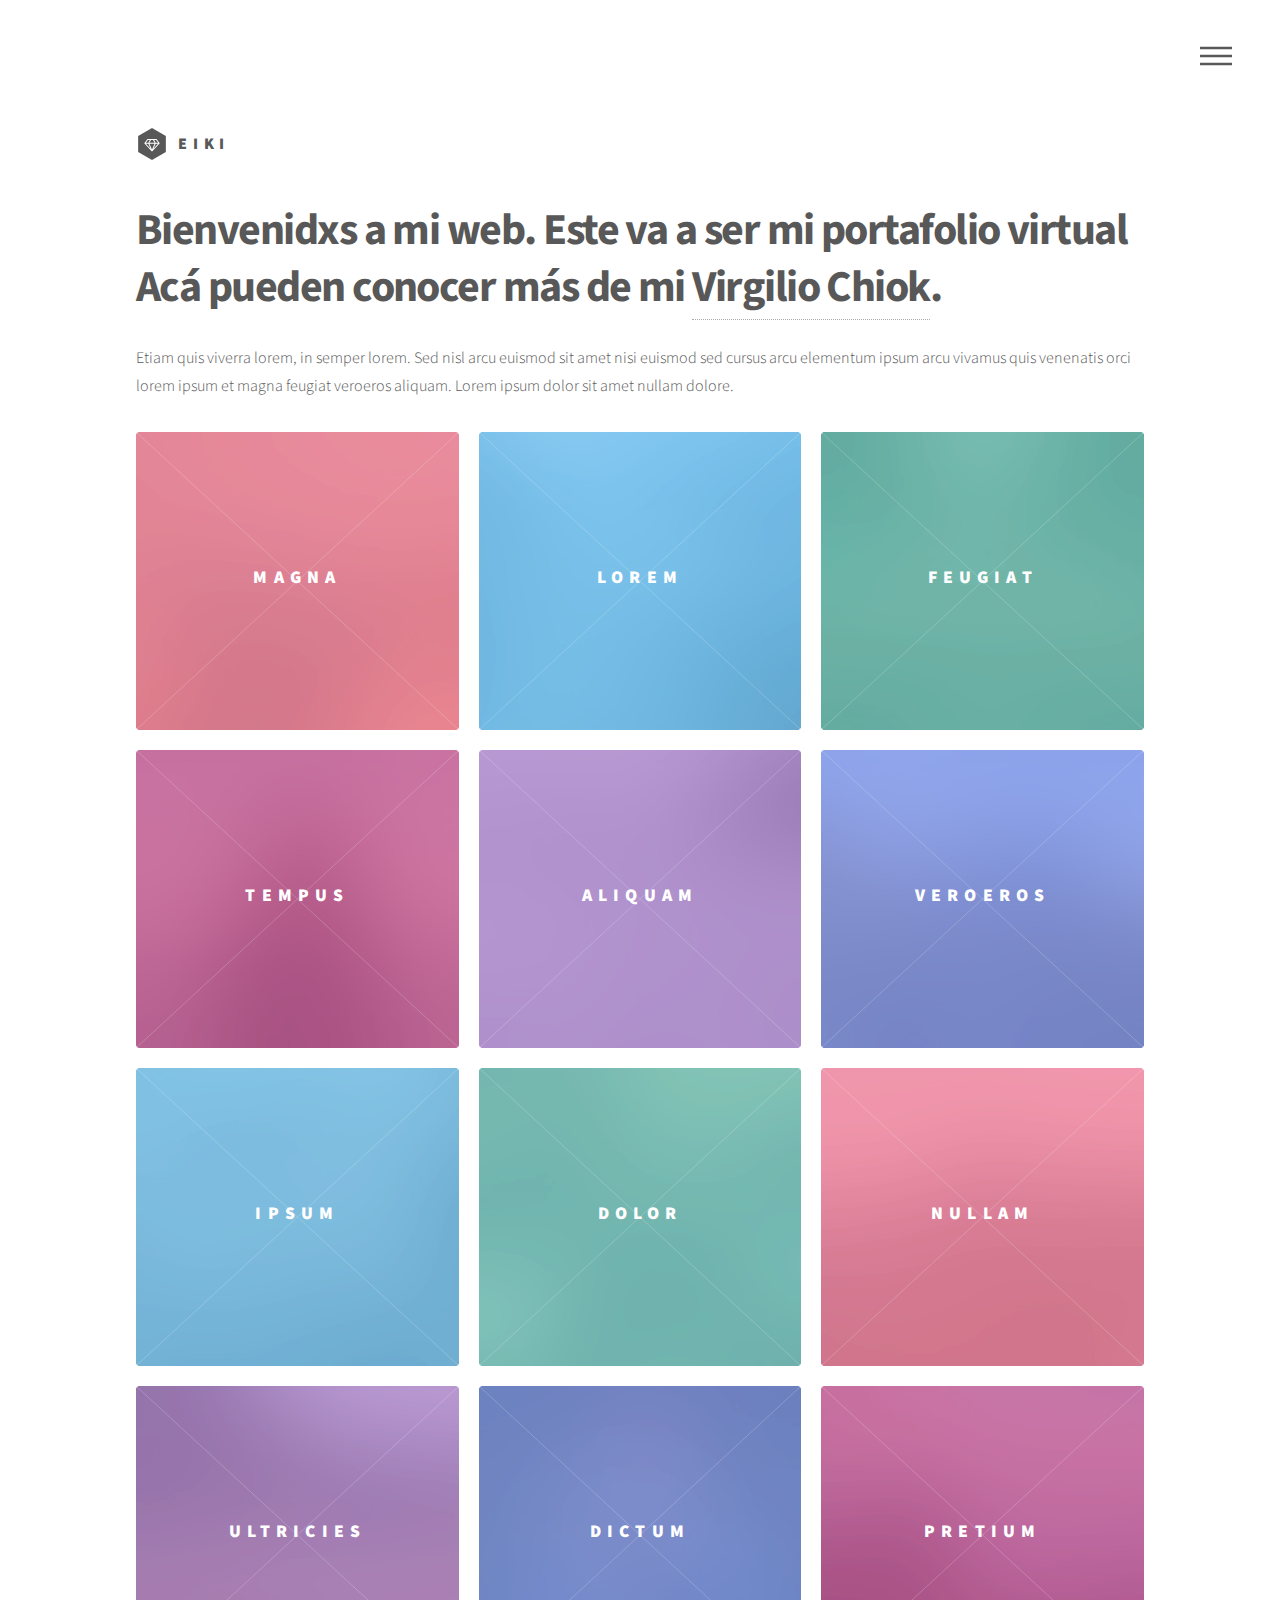
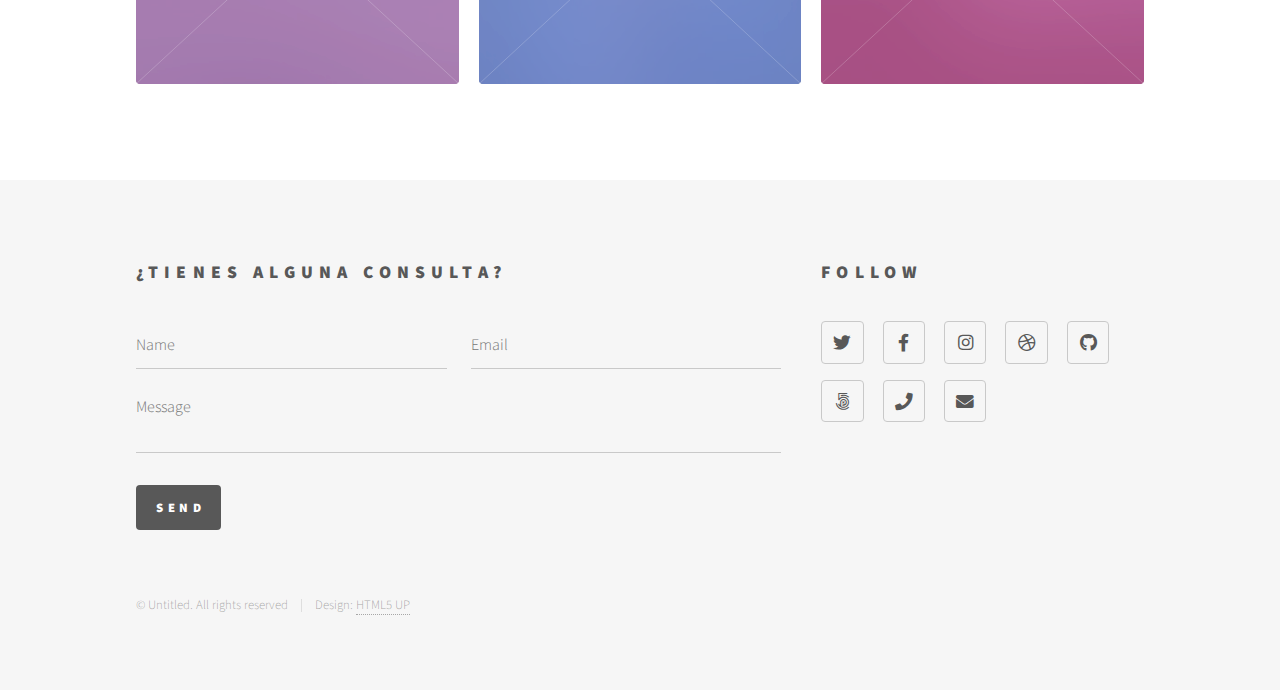
==== commit d1a468cc: "Eiki" ====
--- a/index.html
+++ b/index.html
@@ -22,7 +22,7 @@
 
 							<!-- Logo -->
 								<a href="index.html" class="logo">
-									<span class="symbol"><img src="images/logo.svg" alt="" /></span><span class="title">aaaa</span>
+									<span class="symbol"><img src="images/logo.svg" alt="" /></span><span class="title">Eiki</span>
 								</a>
 
 							<!-- Nav -->
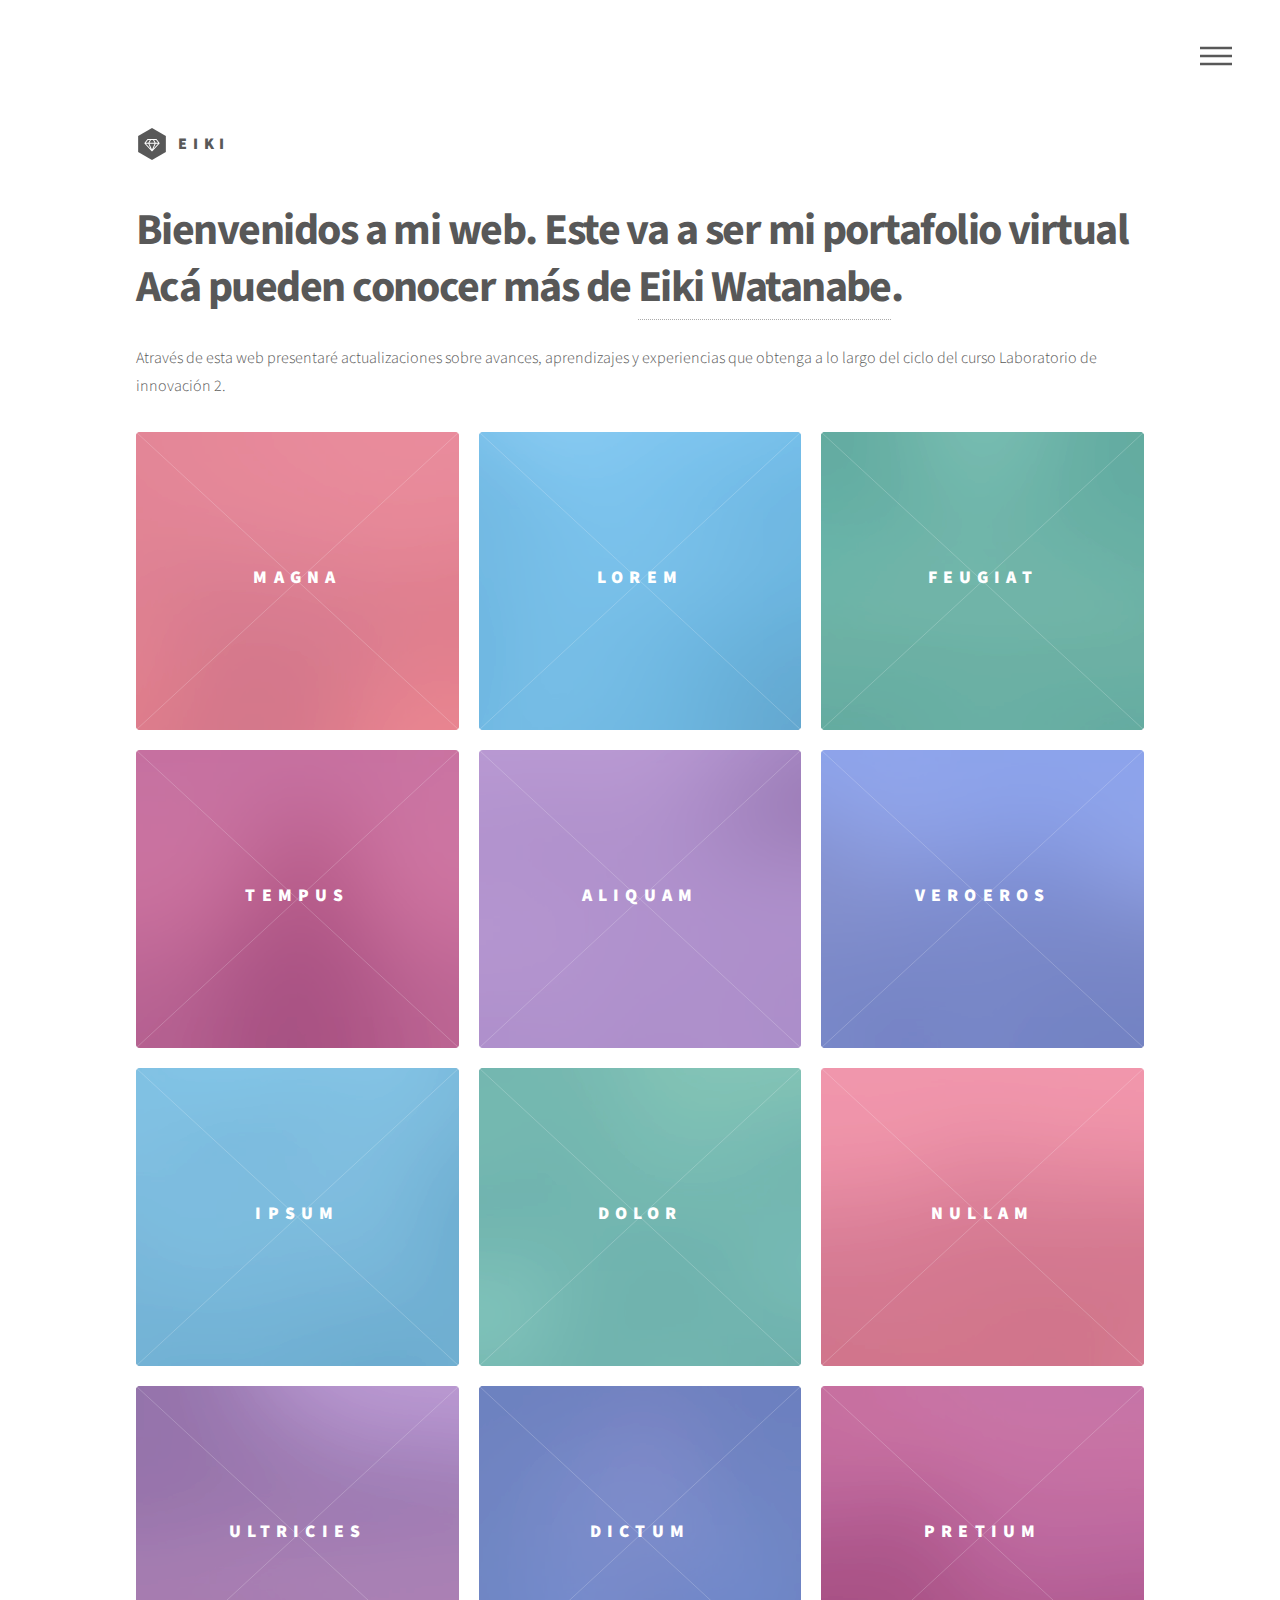
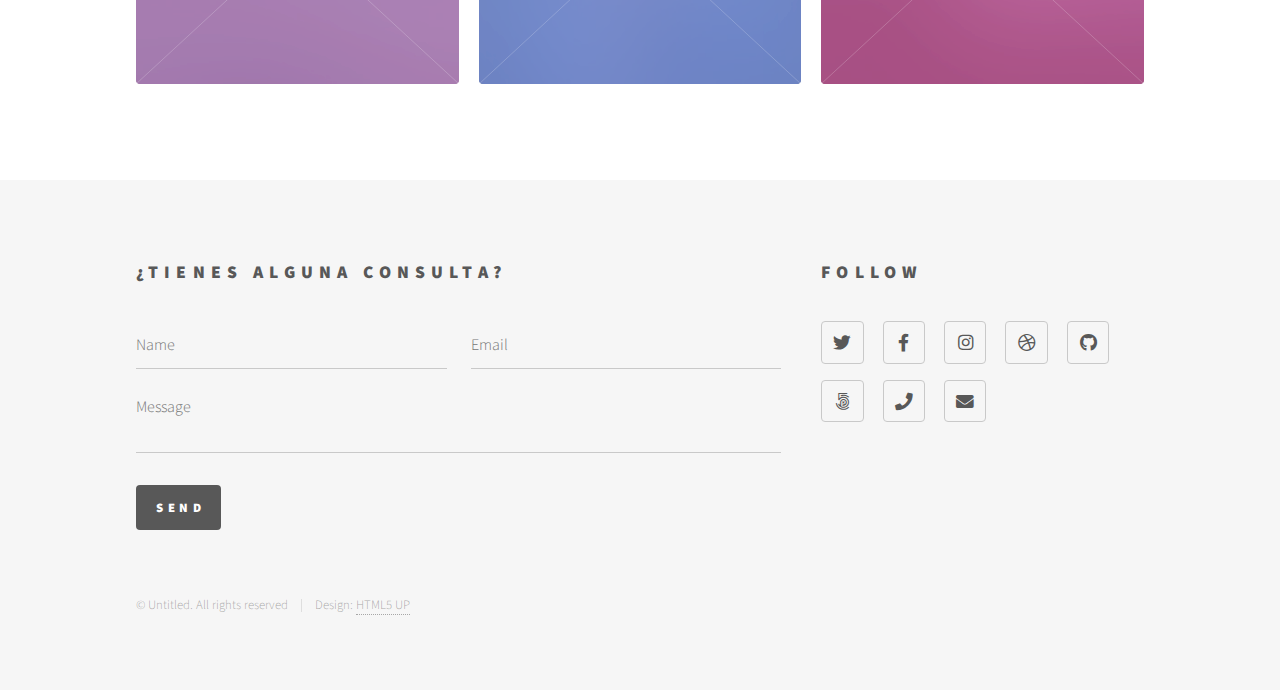
==== commit 870b3956: "desripción de bitácora" ====
--- a/index.html
+++ b/index.html
@@ -52,9 +52,9 @@
 					<div id="main">
 						<div class="inner">
 							<header>
-								<h1>Bienvenidxs a mi web. Este va a ser mi portafolio virtual<br />
-								Acá pueden conocer más de mi  <a href="sobremi.html">Virgilio Chiok</a>.</h1>
-								<p>Etiam quis viverra lorem, in semper lorem. Sed nisl arcu euismod sit amet nisi euismod sed cursus arcu elementum ipsum arcu vivamus quis venenatis orci lorem ipsum et magna feugiat veroeros aliquam. Lorem ipsum dolor sit amet nullam dolore.</p>
+								<h1>Bienvenidos a mi web. Este va a ser mi portafolio virtual<br />
+								Acá pueden conocer más de  <a href="sobremi.html">Eiki Watanabe</a>.</h1>
+								<p>Através de esta web presentaré actualizaciones sobre avances, aprendizajes y experiencias que obtenga a lo largo del ciclo del curso Laboratorio de innovación 2.</p>
 							</header>
 							<section class="tiles">
 								<article class="style1">
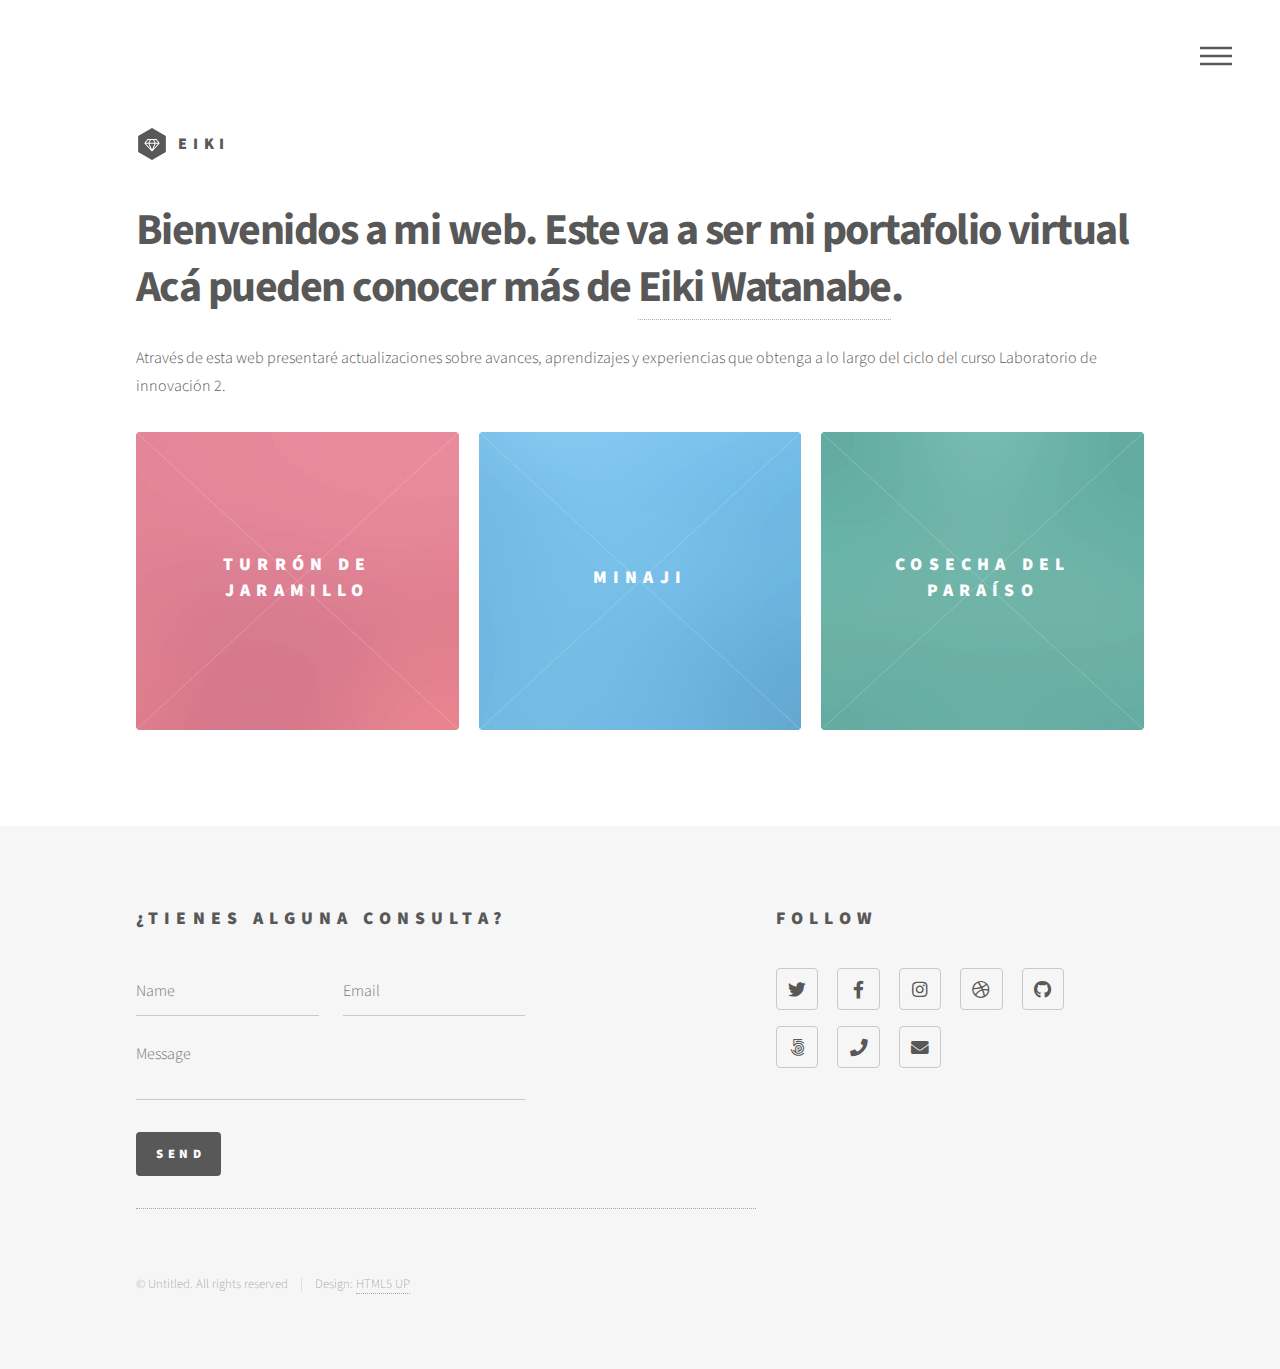
==== commit e368247b: "a" ====
--- a/index.html
+++ b/index.html
@@ -62,7 +62,7 @@
 										<img src="images/pic01.jpg" alt="" />
 									</span>
 									<a href="generic.html">
-										<h2>Magna</h2>
+										<h2>Turrón de Jaramillo</h2>
 										<div class="content">
 											<p>Sed nisl arcu euismod sit amet nisi lorem etiam dolor veroeros et feugiat.</p>
 										</div>
@@ -73,7 +73,7 @@
 										<img src="images/pic02.jpg" alt="" />
 									</span>
 									<a href="generic.html">
-										<h2>Lorem</h2>
+										<h2>Minaji</h2>
 										<div class="content">
 											<p>Sed nisl arcu euismod sit amet nisi lorem etiam dolor veroeros et feugiat.</p>
 										</div>
@@ -84,110 +84,10 @@
 										<img src="images/pic03.jpg" alt="" />
 									</span>
 									<a href="generic.html">
-										<h2>Feugiat</h2>
+										<h2>Cosecha del paraíso</h2>
 										<div class="content">
 											<p>Sed nisl arcu euismod sit amet nisi lorem etiam dolor veroeros et feugiat.</p>
 										</div>
-									</a>
-								</article>
-								<article class="style4">
-									<span class="image">
-										<img src="images/pic04.jpg" alt="" />
-									</span>
-									<a href="generic.html">
-										<h2>Tempus</h2>
-										<div class="content">
-											<p>Sed nisl arcu euismod sit amet nisi lorem etiam dolor veroeros et feugiat.</p>
-										</div>
-									</a>
-								</article>
-								<article class="style5">
-									<span class="image">
-										<img src="images/pic05.jpg" alt="" />
-									</span>
-									<a href="generic.html">
-										<h2>Aliquam</h2>
-										<div class="content">
-											<p>Sed nisl arcu euismod sit amet nisi lorem etiam dolor veroeros et feugiat.</p>
-										</div>
-									</a>
-								</article>
-								<article class="style6">
-									<span class="image">
-										<img src="images/pic06.jpg" alt="" />
-									</span>
-									<a href="generic.html">
-										<h2>Veroeros</h2>
-										<div class="content">
-											<p>Sed nisl arcu euismod sit amet nisi lorem etiam dolor veroeros et feugiat.</p>
-										</div>
-									</a>
-								</article>
-								<article class="style2">
-									<span class="image">
-										<img src="images/pic07.jpg" alt="" />
-									</span>
-									<a href="generic.html">
-										<h2>Ipsum</h2>
-										<div class="content">
-											<p>Sed nisl arcu euismod sit amet nisi lorem etiam dolor veroeros et feugiat.</p>
-										</div>
-									</a>
-								</article>
-								<article class="style3">
-									<span class="image">
-										<img src="images/pic08.jpg" alt="" />
-									</span>
-									<a href="generic.html">
-										<h2>Dolor</h2>
-										<div class="content">
-											<p>Sed nisl arcu euismod sit amet nisi lorem etiam dolor veroeros et feugiat.</p>
-										</div>
-									</a>
-								</article>
-								<article class="style1">
-									<span class="image">
-										<img src="images/pic09.jpg" alt="" />
-									</span>
-									<a href="generic.html">
-										<h2>Nullam</h2>
-										<div class="content">
-											<p>Sed nisl arcu euismod sit amet nisi lorem etiam dolor veroeros et feugiat.</p>
-										</div>
-									</a>
-								</article>
-								<article class="style5">
-									<span class="image">
-										<img src="images/pic10.jpg" alt="" />
-									</span>
-									<a href="generic.html">
-										<h2>Ultricies</h2>
-										<div class="content">
-											<p>Sed nisl arcu euismod sit amet nisi lorem etiam dolor veroeros et feugiat.</p>
-										</div>
-									</a>
-								</article>
-								<article class="style6">
-									<span class="image">
-										<img src="images/pic11.jpg" alt="" />
-									</span>
-									<a href="generic.html">
-										<h2>Dictum</h2>
-										<div class="content">
-											<p>Sed nisl arcu euismod sit amet nisi lorem etiam dolor veroeros et feugiat.</p>
-										</div>
-									</a>
-								</article>
-								<article class="style4">
-									<span class="image">
-										<img src="images/pic12.jpg" alt="" />
-									</span>
-									<a href="generic.html">
-										<h2>Pretium</h2>
-										<div class="content">
-											<p>Sed nisl arcu euismod sit amet nisi lorem etiam dolor veroeros et feugiat.</p>
-										</div>
-									</a>
 								</article>
 							</section>
 						</div>
--- a/assets/css/main.css
+++ b/assets/css/main.css
@@ -1,10 +1,10 @@
 @import url(fontawesome-all.min.css);
 @import url("https://fonts.googleapis.com/css?family=Source+Sans+Pro:300,700,900");
 
-/*
-	Phantom by HTML5 UP
-	html5up.net | @ajlkn
-	Free for personal and commercial use under the CCA 3.0 license (html5up.net/license)
+/*
+	Phantom by HTML5 UP
+	html5up.net | @ajlkn
+	Free for personal and commercial use under the CCA 3.0 license (html5up.net/license)
 */
 
 html, body, div, span, applet, object,
@@ -3323,7 +3323,11 @@
 		@media screen and (max-width: 736px) {
 
 			#wrapper > * > .inner {
-				padding: 0 1.25em;
-			}
-
-		}+				padding: 0 1	.25em;
+			}
+
+		/* Container */
+		.form-container {
+			margin-left: 200px; /* Ajusta el margen izquierdo según sea necesario */
+			margin-right: 200px; /* Ajusta el margen derecho según sea necesario */
+		}}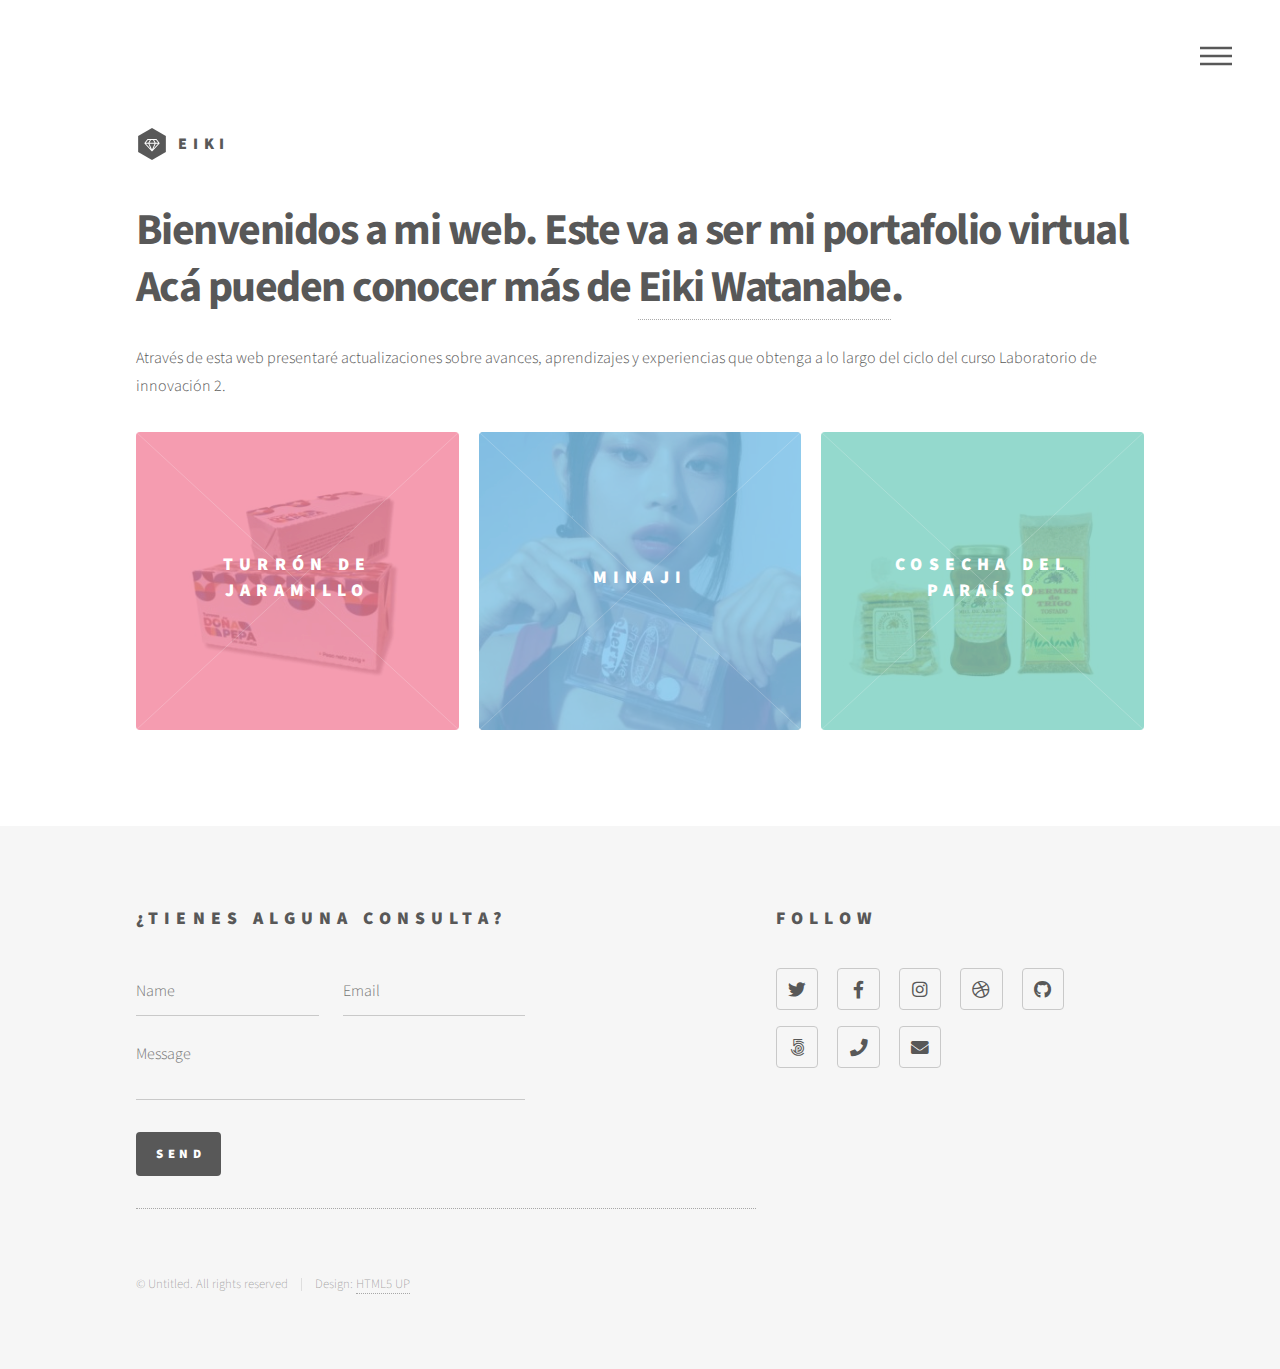
==== commit 71cce31b: "a" ====
--- a/index.html
+++ b/index.html
@@ -59,7 +59,7 @@
 							<section class="tiles">
 								<article class="style1">
 									<span class="image">
-										<img src="images/pic01.jpg" alt="" />
+										<img src="images/turron.jpg" alt="" />
 									</span>
 									<a href="generic.html">
 										<h2>Turrón de Jaramillo</h2>
@@ -70,7 +70,7 @@
 								</article>
 								<article class="style2">
 									<span class="image">
-										<img src="images/pic02.jpg" alt="" />
+										<img src="images/minaji.jpg" alt="" />
 									</span>
 									<a href="generic.html">
 										<h2>Minaji</h2>
@@ -81,7 +81,7 @@
 								</article>
 								<article class="style3">
 									<span class="image">
-										<img src="images/pic03.jpg" alt="" />
+										<img src="images/cosecha.jpg" alt="" />
 									</span>
 									<a href="generic.html">
 										<h2>Cosecha del paraíso</h2>
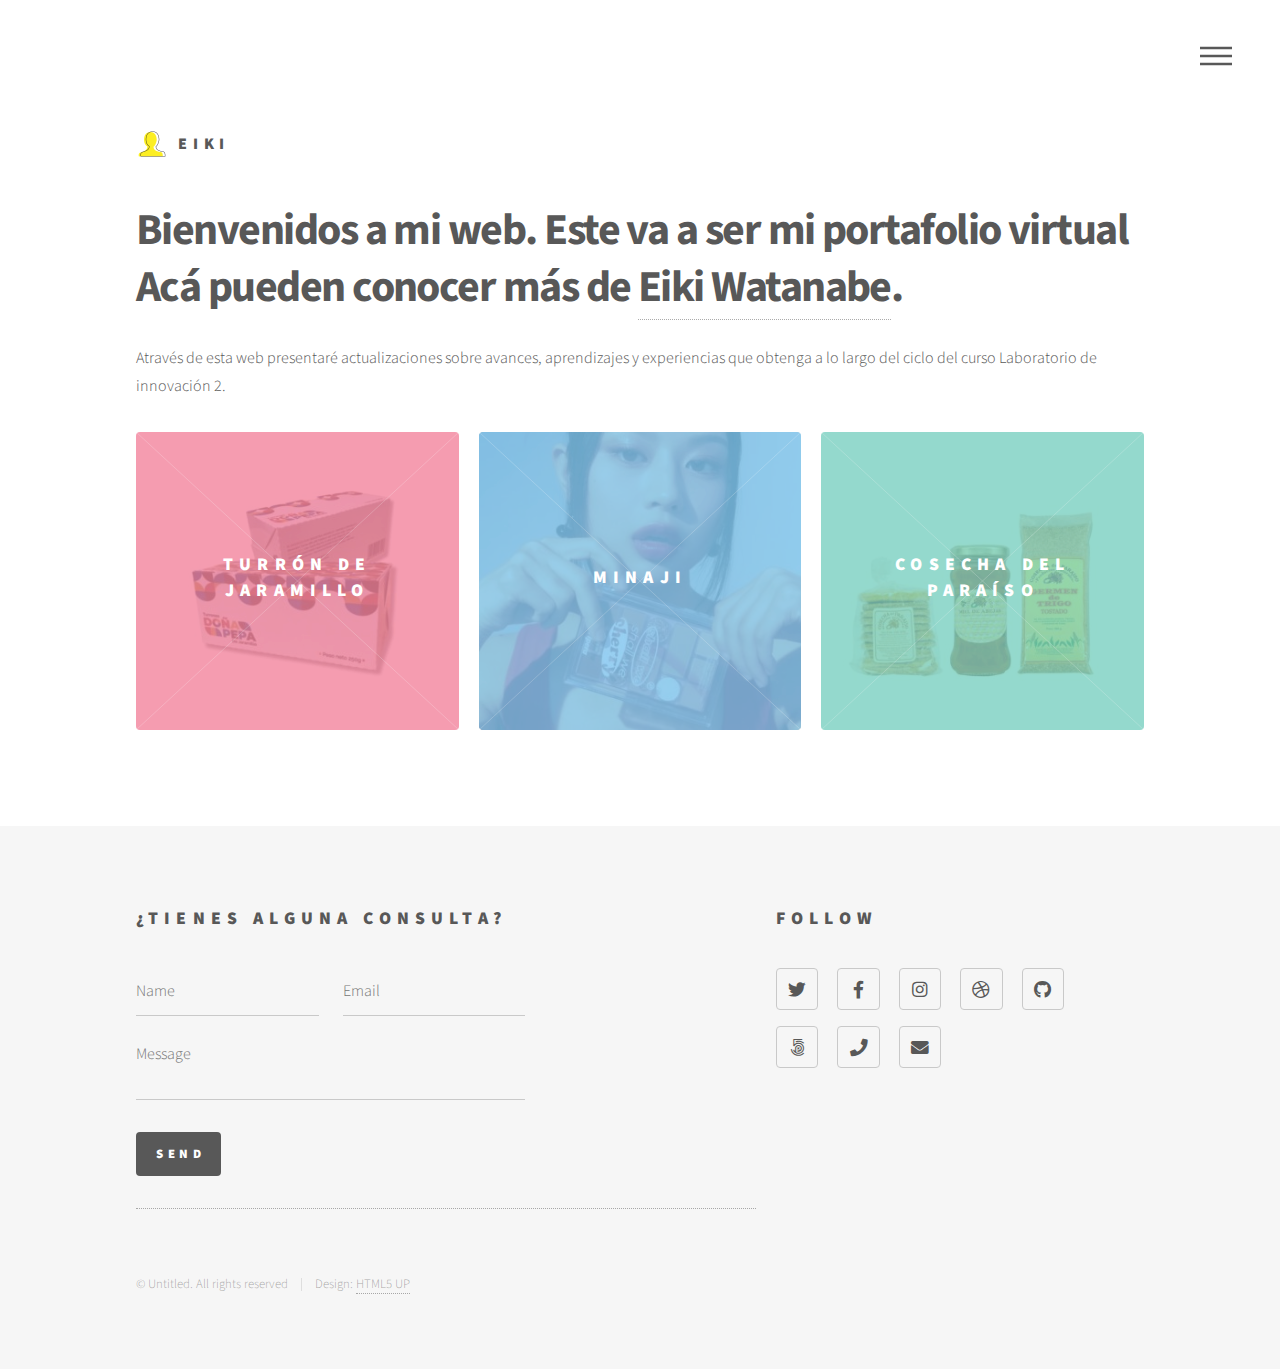
==== commit 04aa0734: "a" ====
--- a/index.html
+++ b/index.html
@@ -22,7 +22,7 @@
 
 							<!-- Logo -->
 								<a href="index.html" class="logo">
-									<span class="symbol"><img src="images/logo.svg" alt="" /></span><span class="title">Eiki</span>
+									<span class="symbol"><img src="images/aaaaaaaaaaa.jpg.jpg" alt="" /></span><span class="title">Eiki</span>
 								</a>
 
 							<!-- Nav -->
@@ -61,10 +61,10 @@
 									<span class="image">
 										<img src="images/turron.jpg" alt="" />
 									</span>
-									<a href="generic.html">
+									<a href="turron.html">
 										<h2>Turrón de Jaramillo</h2>
 										<div class="content">
-											<p>Sed nisl arcu euismod sit amet nisi lorem etiam dolor veroeros et feugiat.</p>
+											<p>Rediseño de empaque de la marca Turrón de Jaramillo</p>
 										</div>
 									</a>
 								</article>
@@ -72,10 +72,10 @@
 									<span class="image">
 										<img src="images/minaji.jpg" alt="" />
 									</span>
-									<a href="generic.html">
+									<a href="minaji.html">
 										<h2>Minaji</h2>
 										<div class="content">
-											<p>Sed nisl arcu euismod sit amet nisi lorem etiam dolor veroeros et feugiat.</p>
+											<p>Rediseño del logo de la marca Minaji</p>
 										</div>
 									</a>
 								</article>
@@ -83,10 +83,10 @@
 									<span class="image">
 										<img src="images/cosecha.jpg" alt="" />
 									</span>
-									<a href="generic.html">
+									<a href="cosecha.html">
 										<h2>Cosecha del paraíso</h2>
 										<div class="content">
-											<p>Sed nisl arcu euismod sit amet nisi lorem etiam dolor veroeros et feugiat.</p>
+											<p>Rediseño del logo de la marca Cosecha del paraíso</p>
 										</div>
 								</article>
 							</section>
